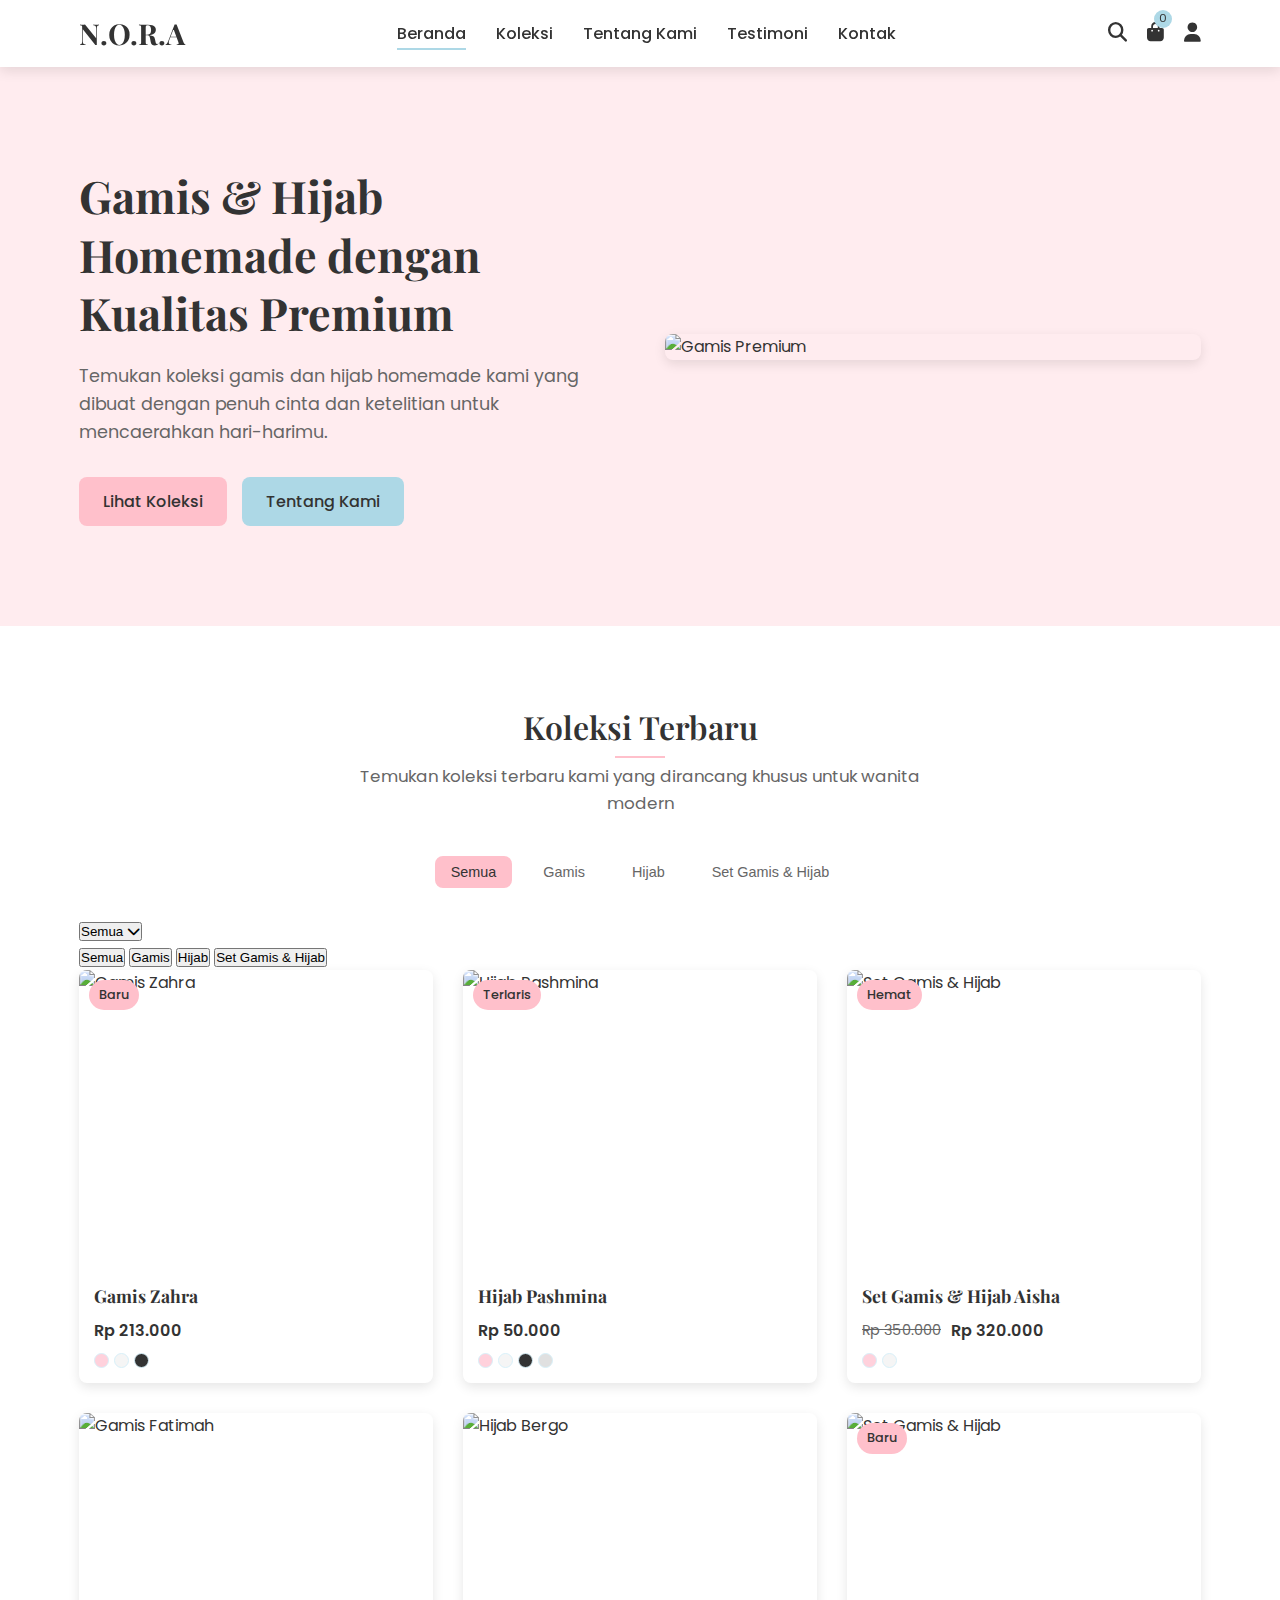
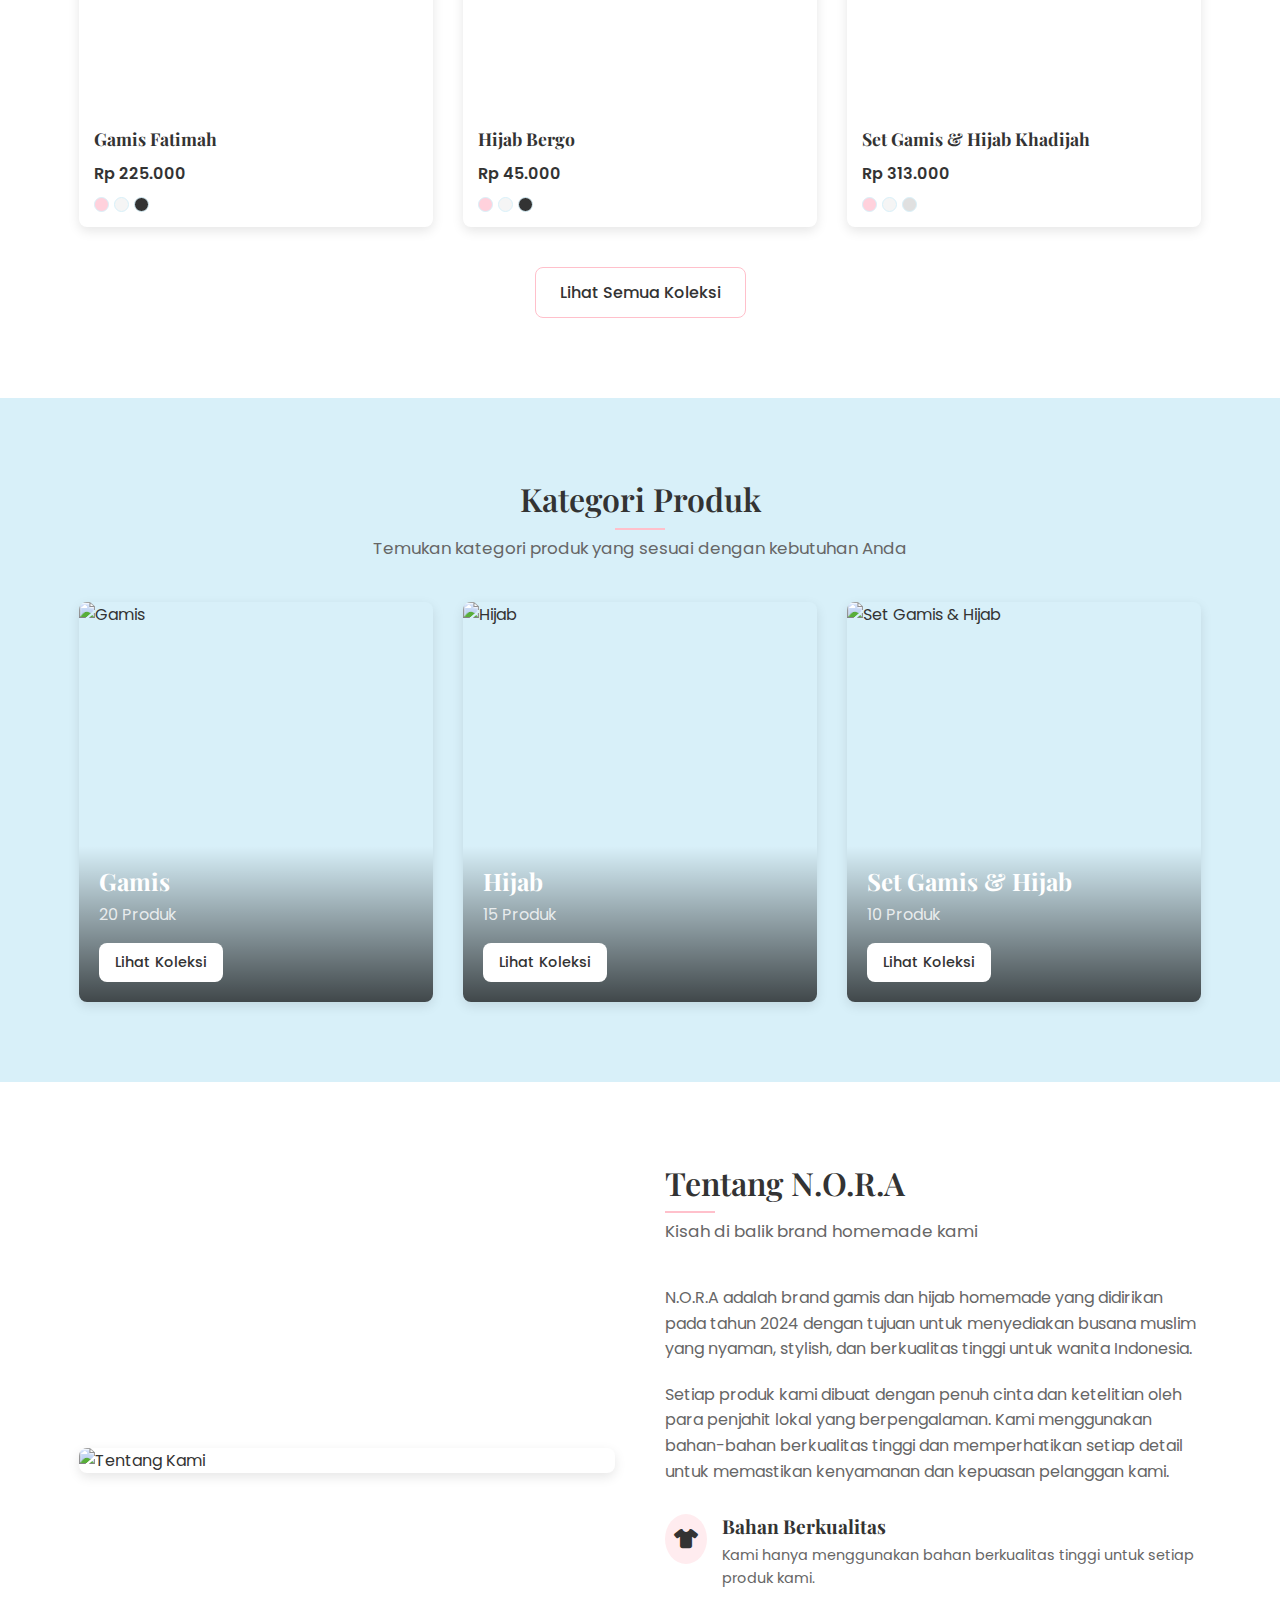
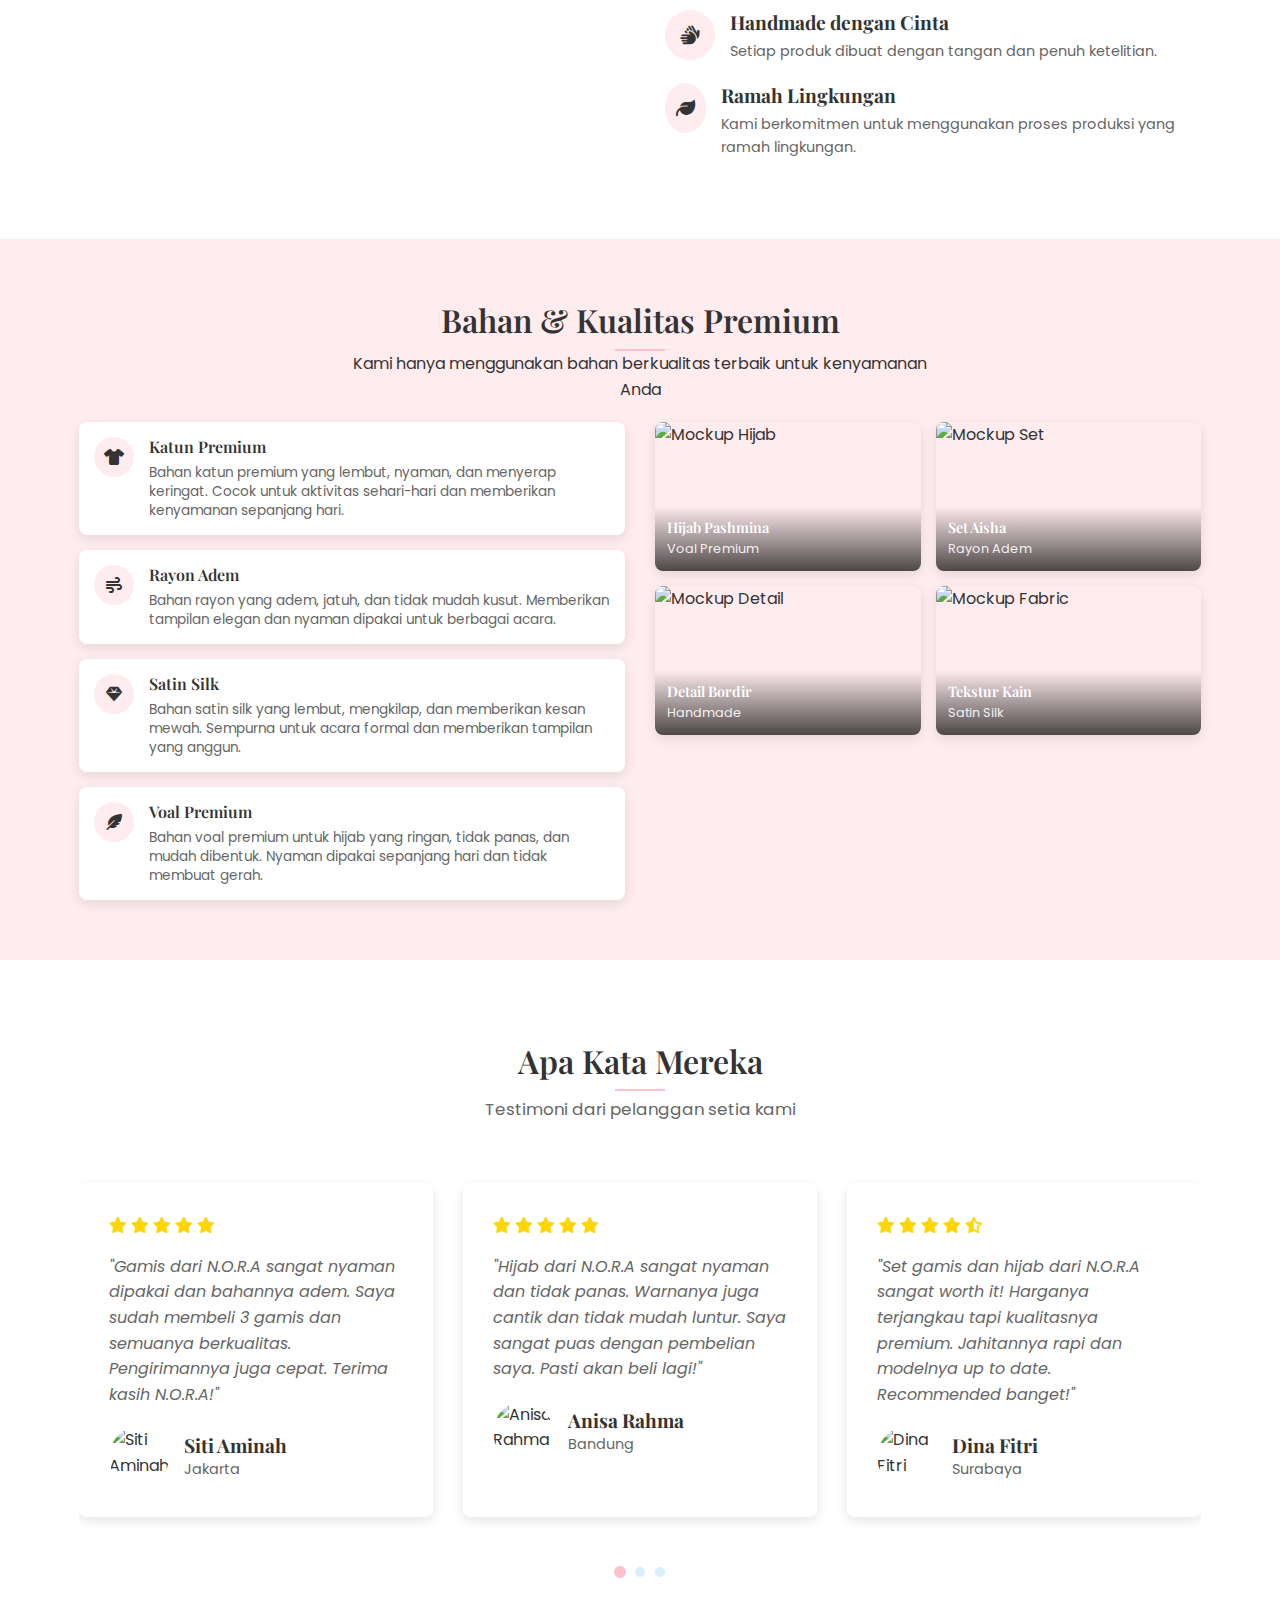
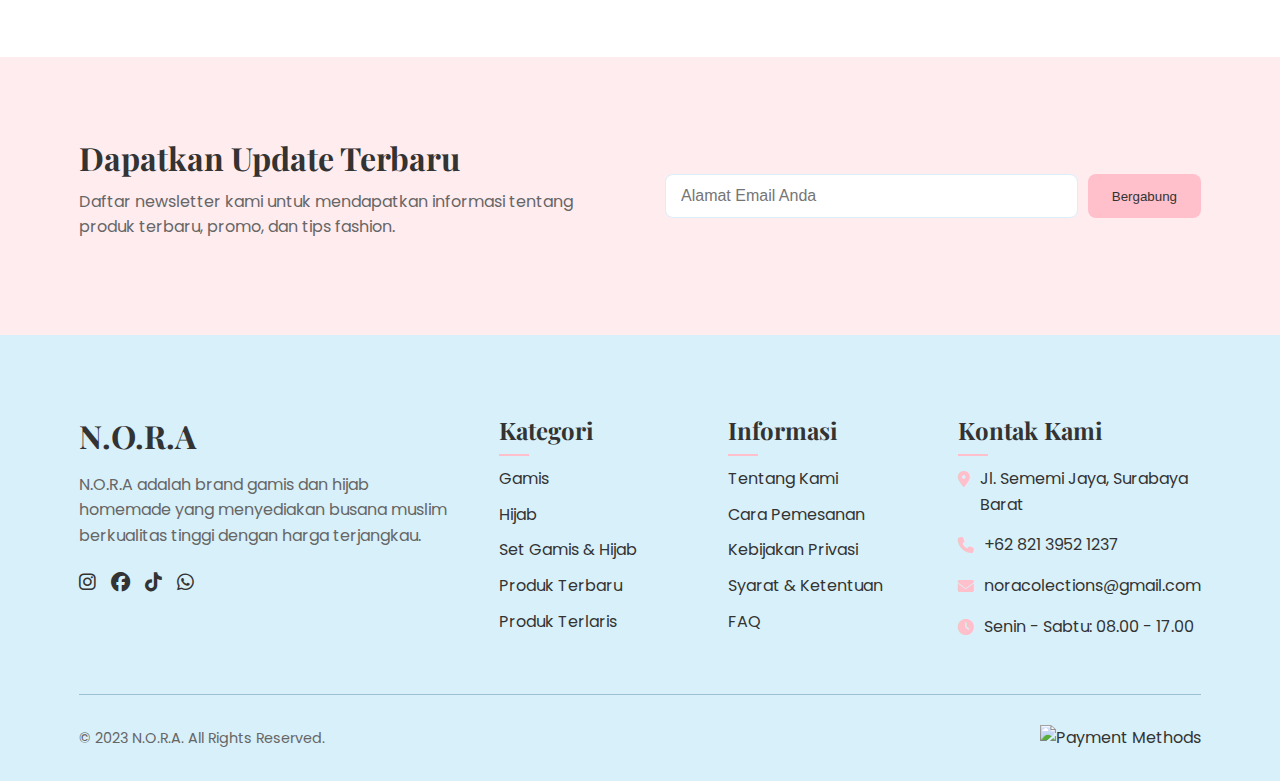
==== index.html @ 2416a837 "nora" ====
<!DOCTYPE html>
<html lang="id">
<head>
    <meta charset="UTF-8">
    <meta name="viewport" content="width=device-width, initial-scale=1.0">
    <title>N.O.R.A - Gamis & Hijab Homemade</title>
    <link rel="stylesheet" href="styles.css">
    <link rel="preconnect" href="https://fonts.googleapis.com">
    <link rel="preconnect" href="https://fonts.gstatic.com" crossorigin>
    <link href="https://fonts.googleapis.com/css2?family=Poppins:wght@300;400;500;600;700&family=Playfair+Display:wght@400;500;600;700&display=swap" rel="stylesheet">
    <link rel="stylesheet" href="https://cdnjs.cloudflare.com/ajax/libs/font-awesome/6.4.0/css/all.min.css">
</head>
<body>
    <!-- Header -->
    <header>
        <div class="container">
            <div class="header-content">
                <div class="logo">
                    <a href="index.html">
                        <h1>N.O.R.A</h1>
                    </a>
                </div>
                <nav class="desktop-nav">
                    <ul>
                        <li><a href="#" class="active">Beranda</a></li>
                        <li><a href="#koleksi">Koleksi</a></li>
                        <li><a href="#tentang">Tentang Kami</a></li>
                        <li><a href="#testimoni">Testimoni</a></li>
                        <li><a href="#kontak">Kontak</a></li>
                    </ul>
                </nav>
                <div class="header-icons">
                    <a href="#" class="icon-link"><i class="fas fa-search"></i></a>
                    <a href="#" class="icon-link"><i class="fas fa-shopping-bag"></i><span class="cart-count">0</span></a>
                    <a href="#" class="icon-link"><i class="fas fa-user"></i></a>
                    <button class="mobile-menu-btn" id="mobileMenuBtn">
                        <span></span>
                        <span></span>
                        <span></span>
                    </button>
                </div>
            </div>
        </div>
    </header>

    <!-- Mobile Navigation -->
    <div class="mobile-nav" id="mobileNav">
        <ul>
            <li><a href="#" class="active">Beranda</a></li>
            <li><a href="#koleksi">Koleksi</a></li>
            <li><a href="#tentang">Tentang Kami</a></li>
            <li><a href="#testimoni">Testimoni</a></li>
            <li><a href="#kontak">Kontak</a></li>
        </ul>
        <div class="mobile-nav-footer">
            <div class="social-links">
                <a href="#"><i class="fab fa-instagram"></i></a>
                <a href="#"><i class="fab fa-facebook"></i></a>
                <a href="#"><i class="fab fa-tiktok"></i></a>
                <a href="#"><i class="fab fa-whatsapp"></i></a>
            </div>
        </div>
    </div>

    <!-- Hero Section -->
    <section class="hero">
        <div class="container">
            <div class="hero-content">
                <div class="hero-text">
                    <h1>Gamis & Hijab Homemade dengan Kualitas Premium</h1>
                    <p>Temukan koleksi gamis dan hijab homemade kami yang dibuat dengan penuh cinta dan ketelitian untuk mencaerahkan hari-harimu.</p>
                    <div class="hero-buttons">
                        <a href="#koleksi" class="btn btn-primary">Lihat Koleksi</a>
                        <a href="#tentang" class="btn btn-secondary">Tentang Kami</a>
                    </div>
                </div>
                <div class="hero-image">
                    <img src="https://i.pinimg.com/736x/01/7e/f8/017ef866f4a54c8ba68293abe6c4c450.jpg" alt="Gamis Premium">
                </div>
            </div>
        </div>
        <div class="hero-shape"></div>
    </section>

    <!-- Featured Products -->
    <section class="featured-products" id="koleksi">
        <div class="container">
            <div class="section-header">
                <h2>Koleksi Terbaru</h2>
                <p>Temukan koleksi terbaru kami yang dirancang khusus untuk wanita modern</p>
            </div>
            <div class="product-filter">
                <button class="filter-btn active" data-filter="all">Semua</button>
                <button class="filter-btn" data-filter="gamis">Gamis</button>
                <button class="filter-btn" data-filter="hijab">Hijab</button>
                <button class="filter-btn" data-filter="set">Set Gamis & Hijab</button>
            </div>
            
            <!-- Mobile Filter Dropdown -->
            <div class="filter-dropdown">
                <button class="filter-dropdown-btn">
                    <span class="current-filter">Semua</span>
                    <i class="fas fa-chevron-down"></i>
                </button>
                <div class="filter-dropdown-menu">
                    <button class="filter-dropdown-item active" data-filter="all">Semua</button>
                    <button class="filter-dropdown-item" data-filter="gamis">Gamis</button>
                    <button class="filter-dropdown-item" data-filter="hijab">Hijab</button>
                    <button class="filter-dropdown-item" data-filter="set">Set Gamis & Hijab</button>
                </div>
            </div>

            <div class="products-grid">
                <div class="product-card" data-category="gamis">
                    <div class="product-image">
                        <img src="https://i.pinimg.com/736x/48/04/1c/48041cd200381b20a4cddf3be784d837.jpg" alt="Gamis Zahra">
                        <div class="product-tag">Baru</div>
                        <div class="product-actions">
                            <button class="action-btn"><i class="far fa-heart"></i></button>
                            <button class="action-btn"><i class="fas fa-shopping-bag"></i></button>
                            <button class="action-btn"><i class="fas fa-eye"></i></button>
                        </div>
                    </div>
                    <div class="product-info">
                        <h3>Gamis Zahra</h3>
                        <div class="product-price">
                            <span class="current-price">Rp 213.000</span>
                        </div>
                        <div class="product-colors">
                            <span class="color-dot" style="background-color: #ffd1dc;"></span>
                            <span class="color-dot" style="background-color: #f5f5f5;"></span>
                            <span class="color-dot" style="background-color: #333333;"></span>
                        </div>
                    </div>
                </div>
                <div class="product-card" data-category="hijab">
                    <div class="product-image">
                        <img src="https://i.pinimg.com/736x/aa/58/5a/aa585a7f2e26b4b0ed97cb2894d187fd.jpg" alt="Hijab Pashmina">
                        <div class="product-tag">Terlaris</div>
                        <div class="product-actions">
                            <button class="action-btn"><i class="far fa-heart"></i></button>
                            <button class="action-btn"><i class="fas fa-shopping-bag"></i></button>
                            <button class="action-btn"><i class="fas fa-eye"></i></button>
                        </div>
                    </div>
                    <div class="product-info">
                        <h3>Hijab Pashmina</h3>
                        <div class="product-price">
                            <span class="current-price">Rp 50.000</span>
                        </div>
                        <div class="product-colors">
                            <span class="color-dot" style="background-color: #ffd1dc;"></span>
                            <span class="color-dot" style="background-color: #f5f5f5;"></span>
                            <span class="color-dot" style="background-color: #333333;"></span>
                            <span class="color-dot" style="background-color: #e0e0e0;"></span>
                        </div>
                    </div>
                </div>
                <div class="product-card" data-category="set">
                    <div class="product-image">
                        <img src="https://i.pinimg.com/736x/2f/e2/1e/2fe21e2ac4cc68a970358d57d7a7b60f.jpg" alt="Set Gamis & Hijab">
                        <div class="product-tag">Hemat</div>
                        <div class="product-actions">
                            <button class="action-btn"><i class="far fa-heart"></i></button>
                            <button class="action-btn"><i class="fas fa-shopping-bag"></i></button>
                            <button class="action-btn"><i class="fas fa-eye"></i></button>
                        </div>
                    </div>
                    <div class="product-info">
                        <h3>Set Gamis & Hijab Aisha</h3>
                        <div class="product-price">
                            <span class="original-price">Rp 350.000</span>
                            <span class="current-price">Rp 320.000</span>
                        </div>
                        <div class="product-colors">
                            <span class="color-dot" style="background-color: #ffd1dc;"></span>
                            <span class="color-dot" style="background-color: #f5f5f5;"></span>
                        </div>
                    </div>
                </div>
                <div class="product-card" data-category="gamis">
                    <div class="product-image">
                        <img src="https://i.pinimg.com/736x/c3/78/be/c378be2b22b36e94a8b484d924d5a769.jpg" alt="Gamis Fatimah">
                        <div class="product-actions">
                            <button class="action-btn"><i class="far fa-heart"></i></button>
                            <button class="action-btn"><i class="fas fa-shopping-bag"></i></button>
                            <button class="action-btn"><i class="fas fa-eye"></i></button>
                        </div>
                    </div>
                    <div class="product-info">
                        <h3>Gamis Fatimah</h3>
                        <div class="product-price">
                            <span class="current-price">Rp 225.000</span>
                        </div>
                        <div class="product-colors">
                            <span class="color-dot" style="background-color: #ffd1dc;"></span>
                            <span class="color-dot" style="background-color: #f5f5f5;"></span>
                            <span class="color-dot" style="background-color: #333333;"></span>
                        </div>
                    </div>
                </div>
                <div class="product-card" data-category="hijab">
                    <div class="product-image">
                        <img src="https://i.pinimg.com/736x/59/f1/40/59f140fb34f3856b61fefa2a4fd2e3f4.jpg" alt="Hijab Bergo">
                        <div class="product-actions">
                            <button class="action-btn"><i class="far fa-heart"></i></button>
                            <button class="action-btn"><i class="fas fa-shopping-bag"></i></button>
                            <button class="action-btn"><i class="fas fa-eye"></i></button>
                        </div>
                    </div>
                    <div class="product-info">
                        <h3>Hijab Bergo</h3>
                        <div class="product-price">
                            <span class="current-price">Rp 45.000</span>
                        </div>
                        <div class="product-colors">
                            <span class="color-dot" style="background-color: #ffd1dc;"></span>
                            <span class="color-dot" style="background-color: #f5f5f5;"></span>
                            <span class="color-dot" style="background-color: #333333;"></span>
                        </div>
                    </div>
                </div>
                <div class="product-card" data-category="set">
                    <div class="product-image">
                        <img src="https://i.pinimg.com/736x/cc/77/8a/cc778ae30ab31e24fe2a8602423bb542.jpg" alt="Set Gamis & Hijab">
                        <div class="product-tag">Baru</div>
                        <div class="product-actions">
                            <button class="action-btn"><i class="far fa-heart"></i></button>
                            <button class="action-btn"><i class="fas fa-shopping-bag"></i></button>
                            <button class="action-btn"><i class="fas fa-eye"></i></button>
                        </div>
                    </div>
                    <div class="product-info">
                        <h3>Set Gamis & Hijab Khadijah</h3>
                        <div class="product-price">
                            <span class="current-price">Rp 313.000</span>
                        </div>
                        <div class="product-colors">
                            <span class="color-dot" style="background-color: #ffd1dc;"></span>
                            <span class="color-dot" style="background-color: #f5f5f5;"></span>
                            <span class="color-dot" style="background-color: #e0e0e0;"></span>
                        </div>
                    </div>
                </div>
            </div>
            <div class="view-all-container">
                <a href="#" class="btn btn-outline">Lihat Semua Koleksi</a>
            </div>
        </div>
    </section>

    <!-- Categories -->
    <section class="categories">
        <div class="container">
            <div class="section-header">
                <h2>Kategori Produk</h2>
                <p>Temukan kategori produk yang sesuai dengan kebutuhan Anda</p>
            </div>
            <div class="categories-grid">
                <div class="category-card">
                    <div class="category-image">
                        <img src="https://i.pinimg.com/736x/cf/aa/1c/cfaa1c62abd205aa3c5f45bb08c49ad1.jpg" alt="Gamis">
                    </div>
                    <div class="category-info">
                        <h3>Gamis</h3>
                        <p>20 Produk</p>
                        <a href="#" class="btn btn-small">Lihat Koleksi</a>
                    </div>
                </div>
                <div class="category-card">
                    <div class="category-image">
                        <img src="https://i.pinimg.com/736x/fc/51/8a/fc518a21ca65856e43986ea0ca58a7e9.jpg" alt="Hijab">
                    </div>
                    <div class="category-info">
                        <h3>Hijab</h3>
                        <p>15 Produk</p>
                        <a href="#" class="btn btn-small">Lihat Koleksi</a>
                    </div>
                </div>
                <div class="category-card">
                    <div class="category-image">
                        <img src="	https://i.pinimg.com/736x/84/04/13/840413527c8e59d87aceda9820969f8c.jpg" alt="Set Gamis & Hijab">
                    </div>
                    <div class="category-info">
                        <h3>Set Gamis & Hijab</h3>
                        <p>10 Produk</p>
                        <a href="#" class="btn btn-small">Lihat Koleksi</a>
                    </div>
                </div>
            </div>
        </div>
    </section>

    <!-- About Section -->
    <section class="about" id="tentang">
        <div class="container">
            <div class="about-content">
                <div class="about-image">
                    <img src="https://i.pinimg.com/736x/01/7e/f8/017ef866f4a54c8ba68293abe6c4c450.jpg" alt="Tentang Kami">
                </div>
                <div class="about-text">
                    <div class="section-header left-align">
                        <h2>Tentang N.O.R.A </h2>
                        <p>Kisah di balik brand homemade kami</p>
                    </div>
                    <p class="about-description">N.O.R.A adalah brand gamis dan hijab homemade yang didirikan pada tahun 2024 dengan tujuan untuk menyediakan busana muslim yang nyaman, stylish, dan berkualitas tinggi untuk wanita Indonesia.</p>
                    <p class="about-description">Setiap produk kami dibuat dengan penuh cinta dan ketelitian oleh para penjahit lokal yang berpengalaman. Kami menggunakan bahan-bahan berkualitas tinggi dan memperhatikan setiap detail untuk memastikan kenyamanan dan kepuasan pelanggan kami.</p>
                    <div class="about-features">
                        <div class="feature">
                            <div class="feature-icon">
                                <i class="fas fa-tshirt"></i>
                            </div>
                            <div class="feature-text">
                                <h4>Bahan Berkualitas</h4>
                                <p>Kami hanya menggunakan bahan berkualitas tinggi untuk setiap produk kami.</p>
                            </div>
                        </div>
                        <div class="feature">
                            <div class="feature-icon">
                                <i class="fas fa-hands"></i>
                            </div>
                            <div class="feature-text">
                                <h4>Handmade dengan Cinta</h4>
                                <p>Setiap produk dibuat dengan tangan dan penuh ketelitian.</p>
                            </div>
                        </div>
                        <div class="feature">
                            <div class="feature-icon">
                                <i class="fas fa-leaf"></i>
                            </div>
                            <div class="feature-text">
                                <h4>Ramah Lingkungan</h4>
                                <p>Kami berkomitmen untuk menggunakan proses produksi yang ramah lingkungan.</p>
                            </div>
                        </div>
                    </div>
                </div>
            </div>
        </div>
    </section>

    

    <!-- Materials & Mockups -->
    <section class="materials-mockups">
        <div class="container">
            <div class="section-header">
                <h2>Bahan & Kualitas Premium</h2>
                <p>Kami hanya menggunakan bahan berkualitas terbaik untuk kenyamanan Anda</p>
            </div>
            
            <div class="materials-content">
                <div class="materials-info">
                    <div class="material-item">
                        <div class="material-icon">
                            <i class="fas fa-tshirt"></i>
                        </div>
                        <div class="material-details">
                            <h3>Katun Premium</h3>
                            <p>Bahan katun premium yang lembut, nyaman, dan menyerap keringat. Cocok untuk aktivitas sehari-hari dan memberikan kenyamanan sepanjang hari.</p>
                        </div>
                    </div>
                    
                    <div class="material-item">
                        <div class="material-icon">
                            <i class="fas fa-wind"></i>
                        </div>
                        <div class="material-details">
                            <h3>Rayon Adem</h3>
                            <p>Bahan rayon yang adem, jatuh, dan tidak mudah kusut. Memberikan tampilan elegan dan nyaman dipakai untuk berbagai acara.</p>
                        </div>
                    </div>
                    
                    <div class="material-item">
                        <div class="material-icon">
                            <i class="fas fa-gem"></i>
                        </div>
                        <div class="material-details">
                            <h3>Satin Silk</h3>
                            <p>Bahan satin silk yang lembut, mengkilap, dan memberikan kesan mewah. Sempurna untuk acara formal dan memberikan tampilan yang anggun.</p>
                        </div>
                    </div>
                    
                    <div class="material-item">
                        <div class="material-icon">
                            <i class="fas fa-feather-alt"></i>
                        </div>
                        <div class="material-details">
                            <h3>Voal Premium</h3>
                            <p>Bahan voal premium untuk hijab yang ringan, tidak panas, dan mudah dibentuk. Nyaman dipakai sepanjang hari dan tidak membuat gerah.</p>
                        </div>
                    </div>
                </div>
                
                <div class="mockups-gallery">
                    <div class="mockup-item">
                        <img src="https://i.pinimg.com/736x/aa/58/5a/aa585a7f2e26b4b0ed97cb2894d187fd.jpg" alt="Mockup Hijab">
                        <div class="mockup-overlay">
                            <h4>Hijab Pashmina</h4>
                            <p>Voal Premium</p>
                        </div>
                    </div>
                    <div class="mockup-item">
                        <img src="https://i.pinimg.com/736x/2f/e2/1e/2fe21e2ac4cc68a970358d57d7a7b60f.jpg" alt="Mockup Set">
                        <div class="mockup-overlay">
                            <h4>Set Aisha</h4>
                            <p>Rayon Adem</p>
                        </div>
                    </div>
                    <div class="mockup-item">
                        <img src="https://i.pinimg.com/736x/98/8b/0f/988b0fcb9e8f79090501b3ccb46ed85a.jpg" alt="Mockup Detail">
                        <div class="mockup-overlay">
                            <h4>Detail Bordir</h4>
                            <p>Handmade</p>
                        </div>
                    </div>
                    <div class="mockup-item">
                        <img src="https://i.pinimg.com/736x/92/92/d6/9292d60d231a8c41c01e0208137ecf2e.jpg" alt="Mockup Fabric">
                        <div class="mockup-overlay">
                            <h4>Tekstur Kain</h4>
                            <p>Satin Silk</p>
                        </div>
                    </div>
            </div>
        </div>
    </section>

    <!-- Testimonials -->
    <section class="testimonials" id="testimoni">
        <div class="container">
            <div class="section-header">
                <h2>Apa Kata Mereka</h2>
                <p>Testimoni dari pelanggan setia kami</p>
            </div>
            <div class="testimonial-slider">
                <div class="testimonial-card">
                    <div class="testimonial-content">
                        <div class="rating">
                            <i class="fas fa-star"></i>
                            <i class="fas fa-star"></i>
                            <i class="fas fa-star"></i>
                            <i class="fas fa-star"></i>
                            <i class="fas fa-star"></i>
                        </div>
                        <p class="testimonial-text">"Gamis dari N.O.R.A sangat nyaman dipakai dan bahannya adem. Saya sudah membeli 3 gamis dan semuanya berkualitas. Pengirimannya juga cepat. Terima kasih N.O.R.A!"</p>
                    </div>
                    <div class="testimonial-author">
                        <div class="author-image">
                            <img src="https://i.pinimg.com/736x/58/6d/3b/586d3b9437651c406f01cc7adc572698.jpg" alt="Siti Aminah">
                        </div>
                        <div class="author-info">
                            <h4>Siti Aminah</h4>
                            <p>Jakarta</p>
                        </div>
                    </div>
                </div>
                <div class="testimonial-card">
                    <div class="testimonial-content">
                        <div class="rating">
                            <i class="fas fa-star"></i>
                            <i class="fas fa-star"></i>
                            <i class="fas fa-star"></i>
                            <i class="fas fa-star"></i>
                            <i class="fas fa-star"></i>
                        </div>
                        <p class="testimonial-text">"Hijab dari N.O.R.A sangat nyaman dan tidak panas. Warnanya juga cantik dan tidak mudah luntur. Saya sangat puas dengan pembelian saya. Pasti akan beli lagi!"</p>
                    </div>
                    <div class="testimonial-author">
                        <div class="author-image">
                            <img src="	https://i.pinimg.com/736x/b0/13/d9/b013d97b03629466f7a78cefe78f697a.jpg" alt="Anisa Rahma">
                        </div>
                        <div class="author-info">
                            <h4>Anisa Rahma</h4>
                            <p>Bandung</p>
                        </div>
                    </div>
                </div>
                <div class="testimonial-card">
                    <div class="testimonial-content">
                        <div class="rating">
                            <i class="fas fa-star"></i>
                            <i class="fas fa-star"></i>
                            <i class="fas fa-star"></i>
                            <i class="fas fa-star"></i>
                            <i class="fas fa-star-half-alt"></i>
                        </div>
                        <p class="testimonial-text">"Set gamis dan hijab dari N.O.R.A sangat worth it! Harganya terjangkau tapi kualitasnya premium. Jahitannya rapi dan modelnya up to date. Recommended banget!"</p>
                    </div>
                    <div class="testimonial-author">
                        <div class="author-image">
                            <img src="https://i.pinimg.com/736x/ef/46/13/ef4613748cb9fb46924531a0e2fe2c1a.jpg" alt="Dina Fitri">
                        </div>
                        <div class="author-info">
                            <h4>Dina Fitri</h4>
                            <p>Surabaya</p>
                        </div>
                    </div>
                </div>
            </div>
            <div class="testimonial-dots">
                <span class="dot active"></span>
                <span class="dot"></span>
                <span class="dot"></span>
            </div>
        </div>
    </section>

    <!-- Newsletter -->
    <section class="newsletter">
        <div class="container">
            <div class="newsletter-content">
                <div class="newsletter-text">
                    <h2>Dapatkan Update Terbaru</h2>
                    <p>Daftar newsletter kami untuk mendapatkan informasi tentang produk terbaru, promo, dan tips fashion.</p>
                </div>
                <div class="newsletter-form">
                    <form>
                        <input type="email" placeholder="Alamat Email Anda" required>
                        <button type="submit" class="btn btn-primary">Bergabung</button>
                    </form>
                </div>
            </div>
        </div>
    </section>

    <!-- Footer -->
    <footer id="kontak">
        <div class="container">
            <div class="footer-content">
                <div class="footer-column">
                    <div class="footer-logo">
                        <h2>N.O.R.A</h2>
                    </div>
                    <p class="footer-description">N.O.R.A adalah brand gamis dan hijab homemade yang menyediakan busana muslim berkualitas tinggi dengan harga terjangkau.</p>
                    <div class="social-links">
                        <a href="#"><i class="fab fa-instagram"></i></a>
                        <a href="#"><i class="fab fa-facebook"></i></a>
                        <a href="#"><i class="fab fa-tiktok"></i></a>
                        <a href="#"><i class="fab fa-whatsapp"></i></a>
                    </div>
                </div>
                <div class="footer-column">
                    <h3>Kategori</h3>
                    <ul class="footer-links">
                        <li><a href="#">Gamis</a></li>
                        <li><a href="#">Hijab</a></li>
                        <li><a href="#">Set Gamis & Hijab</a></li>
                        <li><a href="#">Produk Terbaru</a></li>
                        <li><a href="#">Produk Terlaris</a></li>
                    </ul>
                </div>
                <div class="footer-column">
                    <h3>Informasi</h3>
                    <ul class="footer-links">
                        <li><a href="#">Tentang Kami</a></li>
                        <li><a href="#">Cara Pemesanan</a></li>
                        <li><a href="#">Kebijakan Privasi</a></li>
                        <li><a href="#">Syarat & Ketentuan</a></li>
                        <li><a href="#">FAQ</a></li>
                    </ul>
                </div>
                <div class="footer-column">
                    <h3>Kontak Kami</h3>
                    <ul class="contact-info">
                        <li><i class="fas fa-map-marker-alt"></i> Jl. Sememi Jaya, Surabaya Barat</li>
                        <li><i class="fas fa-phone"></i> +62 821 3952 1237</li>
                        <li><i class="fas fa-envelope"></i> noracolections@gmail.com </li>
                        <li><i class="fas fa-clock"></i> Senin - Sabtu: 08.00 - 17.00</li>
                    </ul>
                </div>
            </div>
            <div class="footer-bottom">
                <div class="copyright">
                    <p>&copy; 2023 N.O.R.A. All Rights Reserved.</p>
                </div>
                <div class="payment-methods">
                    <img src="https://placeholder.svg?height=30&width=200&text=Payment+Methods" alt="Payment Methods">
                </div>
            </div>
        </div>
    </footer>

    <!-- Back to Top Button -->
    <a href="#" class="back-to-top" id="backToTop">
        <i class="fas fa-chevron-up"></i>
    </a>

    <script src="script.js"></script>
</body>
</html>
---- styles.css ----
/* Base Styles */
:root {
  --primary-color: #ffc0cb;
  --primary-dark: #ffb6c1;
  --primary-light: #ffecef;
  --secondary-color: #add8e6;
  --secondary-dark: #9ac0d1;
  --text-color: #333333;
  --text-light: #666666;
  --white: #ffffff;
  --black: #000000;
  --gray: #d8f0f9;
  --shadow: 0 4px 12px rgba(0, 0, 0, 0.1);
  --transition: all 0.3s ease;
  --border-radius: 8px;
}

* {
  margin: 0;
  padding: 0;
  box-sizing: border-box;
}

html {
  scroll-behavior: smooth;
}

body {
  font-family: "Poppins", sans-serif;
  line-height: 1.6;
  color: var(--text-color);
  background-color: var(--white);
  overflow-x: hidden;
}

a {
  text-decoration: none;
  color: var(--text-color);
  transition: var(--transition);
}

ul {
  list-style: none;
}

img {
  max-width: 100%;
  height: auto;
  display: block;
}

.container {
  width: 90%;
  max-width: 1200px;
  margin: 0 auto;
  padding: 0 15px;
}

section {
  padding: 80px 0;
}

/* Typography */
h1,
h2,
h3,
h4,
h5,
h6 {
  font-family: "Playfair Display", serif;
  line-height: 1.3;
  margin-bottom: 15px;
  color: var(--text-color);
}

h1 {
  font-size: 2.5rem;
}

h2 {
  font-size: 2rem;
}

h3 {
  font-size: 1.5rem;
}

h4 {
  font-size: 1.2rem;
}

p {
  margin-bottom: 15px;
  color: var(--text-light);
}

/* Buttons */
.btn {
  display: inline-block;
  padding: 12px 24px;
  border-radius: var(--border-radius);
  font-weight: 500;
  text-align: center;
  cursor: pointer;
  transition: var(--transition);
}

.btn-primary {
  background-color: var(--primary-color);
  color: var(--text-color);
  border: none;
}

.btn-primary:hover {
  background-color: var(--primary-dark);
  transform: translateY(-3px);
  box-shadow: var(--shadow);
}

.btn-secondary {
  background-color: var(--secondary-color);
  color: var(--text-color);
  border: none;
}

.btn-secondary:hover {
  background-color: var(--secondary-dark);
  transform: translateY(-3px);
  box-shadow: var(--shadow);
}

.btn-outline {
  background-color: transparent;
  color: var(--text-color);
  border: 1px solid var(--primary-color);
}

.btn-outline:hover {
  background-color: var(--primary-color);
  transform: translateY(-3px);
  box-shadow: var(--shadow);
}

.btn-small {
  padding: 8px 16px;
  font-size: 0.9rem;
}

/* Header */
header {
  background-color: var(--white);
  box-shadow: var(--shadow);
  position: sticky;
  top: 0;
  z-index: 1000;
  padding: 15px 0;
}

.header-content {
  display: flex;
  justify-content: space-between;
  align-items: center;
}

.logo a {
  display: flex;
  align-items: center;
}

.logo h1 {
  font-size: 1.8rem;
  margin-bottom: 0;
  color: var(--text-color);
}

.desktop-nav ul {
  display: flex;
  gap: 30px;
}

.desktop-nav a {
  font-weight: 500;
  position: relative;
}

.desktop-nav a::after {
  content: "";
  position: absolute;
  bottom: -5px;
  left: 0;
  width: 0;
  height: 2px;
  background-color: var(--secondary-color);
  transition: var(--transition);
}

.desktop-nav a:hover::after,
.desktop-nav a.active::after {
  width: 100%;
}

.header-icons {
  display: flex;
  align-items: center;
  gap: 20px;
}

.icon-link {
  position: relative;
  font-size: 1.2rem;
}

.cart-count {
  position: absolute;
  top: -8px;
  right: -8px;
  background-color: var(--secondary-color);
  color: var(--text-color);
  font-size: 0.7rem;
  width: 18px;
  height: 18px;
  border-radius: 50%;
  display: flex;
  align-items: center;
  justify-content: center;
}

.mobile-menu-btn {
  display: none;
  flex-direction: column;
  gap: 5px;
  background: none;
  border: none;
  cursor: pointer;
}

.mobile-menu-btn span {
  display: block;
  width: 25px;
  height: 2px;
  background-color: var(--text-color);
  transition: var(--transition);
}

/* Mobile Navigation */
.mobile-nav {
  position: fixed;
  top: 0;
  left: -100%;
  width: 80%;
  height: 100vh;
  background-color: var(--white);
  z-index: 1001;
  padding: 80px 40px;
  transition: var(--transition);
  box-shadow: var(--shadow);
}

.mobile-nav.active {
  left: 0;
}

.mobile-nav ul {
  display: flex;
  flex-direction: column;
  gap: 20px;
}

.mobile-nav a {
  font-size: 1.2rem;
  font-weight: 500;
}

.mobile-nav-footer {
  position: absolute;
  bottom: 40px;
  left: 40px;
  right: 40px;
}

.social-links {
  display: flex;
  gap: 15px;
}

.social-links a {
  font-size: 1.2rem;
}

/* Hero Section */
.hero {
  padding: 100px 0;
  background-color: var(--primary-light);
  position: relative;
  overflow: hidden;
}

.hero-content {
  display: flex;
  align-items: center;
  gap: 50px;
}

.hero-text {
  flex: 1;
}

.hero-text h1 {
  font-size: 2.8rem;
  margin-bottom: 20px;
}

.hero-text p {
  font-size: 1.1rem;
  margin-bottom: 30px;
}

.hero-buttons {
  display: flex;
  gap: 15px;
}

.hero-image {
  flex: 1;
  position: relative;
}

.hero-image img {
  border-radius: var(--border-radius);
  box-shadow: var(--shadow);
}

.hero-shape {
  position: absolute;
  bottom: -50px;
  right: -50px;
  width: 300px;
  height: 300px;
  background-color: var(--primary-color);
  border-radius: 50%;
  opacity: 0.2;
  z-index: -1;
}

/* Section Header */
.section-header {
  text-align: center;
  margin-bottom: 40px;
}

.section-header.left-align {
  text-align: left;
}

.section-header h2 {
  position: relative;
  display: inline-block;
  margin-bottom: 15px;
  font-weight: 600;
}

.section-header h2::after {
  content: "";
  position: absolute;
  bottom: -10px;
  left: 50%;
  transform: translateX(-50%);
  width: 50px;
  height: 2px;
  background-color: var(--primary-color);
}

.section-header.left-align h2::after {
  left: 0;
  transform: none;
}

.section-header p {
  max-width: 600px;
  margin: 0 auto;
  font-size: 1.05rem;
}

/* Product Filter */
.product-filter {
  display: flex;
  justify-content: center;
  gap: 15px;
  margin-bottom: 30px;
  flex-wrap: wrap;
}

.filter-btn {
  background: none;
  border: none;
  padding: 8px 16px;
  font-size: 0.9rem;
  font-weight: 500;
  color: var(--text-light);
  cursor: pointer;
  transition: var(--transition);
  border-radius: var(--border-radius);
}

.filter-btn:hover,
.filter-btn.active {
  background-color: var(--primary-color);
  color: var(--text-color);
}

/* Products Grid */
.products-grid {
  display: grid;
  grid-template-columns: repeat(3, 1fr);
  gap: 30px;
}

.product-card {
  background-color: var(--white);
  border-radius: var(--border-radius);
  overflow: hidden;
  box-shadow: var(--shadow);
  transition: var(--transition);
}

.product-card:hover {
  transform: translateY(-10px);
  box-shadow: 0 8px 20px rgba(0, 0, 0, 0.15);
}

.product-image {
  position: relative;
  overflow: hidden;
  height: 300px;
}

.product-image img {
  width: 100%;
  height: 100%;
  object-fit: cover;
  transition: var(--transition);
}

.product-card:hover .product-image img {
  transform: scale(1.05);
}

.product-tag {
  position: absolute;
  top: 10px;
  left: 10px;
  background-color: var(--primary-color);
  color: var(--text-color);
  padding: 5px 10px;
  font-size: 0.8rem;
  font-weight: 500;
  border-radius: 20px;
}

.product-actions {
  position: absolute;
  bottom: -50px;
  left: 0;
  right: 0;
  display: flex;
  justify-content: center;
  gap: 10px;
  padding: 10px;
  background-color: rgba(255, 255, 255, 0.9);
  transition: var(--transition);
}

.product-card:hover .product-actions {
  bottom: 0;
}

.action-btn {
  width: 35px;
  height: 35px;
  border-radius: 50%;
  background-color: var(--white);
  border: 1px solid var(--gray);
  display: flex;
  align-items: center;
  justify-content: center;
  cursor: pointer;
  transition: var(--transition);
}

.action-btn:hover {
  background-color: var(--primary-color);
  border-color: var(--primary-color);
}

.product-info {
  padding: 15px;
}

.product-info h3 {
  font-size: 1.1rem;
  margin-bottom: 10px;
}

.product-price {
  display: flex;
  align-items: center;
  gap: 10px;
  margin-bottom: 10px;
}

.original-price {
  text-decoration: line-through;
  color: var(--text-light);
  font-size: 0.9rem;
}

.current-price {
  font-weight: 600;
  color: var(--text-color);
}

.product-colors {
  display: flex;
  gap: 5px;
}

.color-dot {
  width: 15px;
  height: 15px;
  border-radius: 50%;
  border: 1px solid var(--gray);
}

.view-all-container {
  text-align: center;
  margin-top: 40px;
}

/* Categories */
.categories {
  background-color: var(--gray);
}

.categories-grid {
  display: grid;
  grid-template-columns: repeat(3, 1fr);
  gap: 30px;
}

.category-card {
  position: relative;
  border-radius: var(--border-radius);
  overflow: hidden;
  box-shadow: var(--shadow);
  height: 400px;
}

.category-image {
  height: 100%;
}

.category-image img {
  width: 100%;
  height: 100%;
  object-fit: cover;
  transition: var(--transition);
}

.category-card:hover .category-image img {
  transform: scale(1.05);
}

.category-info {
  position: absolute;
  bottom: 0;
  left: 0;
  right: 0;
  padding: 20px;
  background: linear-gradient(to top, rgba(0, 0, 0, 0.7), transparent);
  color: var(--white);
  transition: var(--transition);
}

.category-info h3 {
  color: var(--white);
  margin-bottom: 5px;
}

.category-info p {
  color: rgba(255, 255, 255, 0.8);
  margin-bottom: 15px;
}

.category-info .btn {
  background-color: var(--white);
  color: var(--text-color);
}

.category-info .btn:hover {
  background-color: var(--primary-color);
}

/* About Section */
.about-content {
  display: flex;
  align-items: center;
  gap: 50px;
}

.about-image {
  flex: 1;
}

.about-image img {
  border-radius: var(--border-radius);
  box-shadow: var(--shadow);
  width: 100%;
}

.about-text {
  flex: 1;
}

.about-description {
  margin-bottom: 20px;
}

.about-features {
  display: flex;
  flex-direction: column;
  gap: 20px;
  margin-top: 30px;
}

.feature {
  display: flex;
  align-items: flex-start;
  gap: 15px;
}

.feature-icon {
  width: 50px;
  height: 50px;
  background-color: var(--primary-light);
  color: var(--text-color);
  border-radius: 50%;
  display: flex;
  align-items: center;
  justify-content: center;
  font-size: 1.2rem;
}

.feature-text h4 {
  margin-bottom: 5px;
}

.feature-text p {
  font-size: 0.9rem;
  margin-bottom: 0;
}

/* Testimonials */
.testimonials {
  background-color: var(--white);
}

.testimonial-slider {
  display: flex;
  gap: 30px;
  overflow-x: auto;
  padding: 20px 0;
  scrollbar-width: none;
}

.testimonial-slider::-webkit-scrollbar {
  display: none;
}

.testimonial-card {
  background-color: var(--white);
  border-radius: var(--border-radius);
  padding: 30px;
  box-shadow: var(--shadow);
  min-width: 350px;
  flex: 1;
}

.testimonial-content {
  margin-bottom: 20px;
}

.rating {
  color: #ffd700;
  margin-bottom: 15px;
}

.testimonial-text {
  font-style: italic;
}

.testimonial-author {
  display: flex;
  align-items: center;
  gap: 15px;
}

.author-image {
  width: 60px;
  height: 60px;
  border-radius: 50%;
  overflow: hidden;
}

.author-info h4 {
  margin-bottom: 0;
}

.author-info p {
  font-size: 0.9rem;
  margin-bottom: 0;
}

.testimonial-dots {
  display: flex;
  justify-content: center;
  gap: 10px;
  margin-top: 30px;
}

.dot {
  width: 10px;
  height: 10px;
  border-radius: 50%;
  background-color: var(--gray);
  cursor: pointer;
  transition: var(--transition);
}

.dot.active {
  background-color: var(--primary-color);
  transform: scale(1.2);
}

/* Newsletter */
.newsletter {
  background-color: var(--primary-light);
}

.newsletter-content {
  display: flex;
  align-items: center;
  gap: 50px;
}

.newsletter-text {
  flex: 1;
}

.newsletter-text h2 {
  margin-bottom: 10px;
}

.newsletter-form {
  flex: 1;
}

.newsletter-form form {
  display: flex;
  gap: 10px;
}

.newsletter-form input {
  flex: 1;
  padding: 12px 15px;
  border: 1px solid var(--gray);
  border-radius: var(--border-radius);
  font-size: 1rem;
}

.newsletter-form input:focus {
  outline: none;
  border-color: var(--primary-color);
}

/* Footer */
footer {
  background-color: var(--gray);
  padding: 80px 0 30px;
}

.footer-content {
  display: grid;
  grid-template-columns: 2fr 1fr 1fr 1fr;
  gap: 40px;
  margin-bottom: 40px;
}

.footer-logo h2 {
  margin-bottom: 15px;
}

.footer-description {
  margin-bottom: 20px;
}

.footer-column h3 {
  margin-bottom: 20px;
  position: relative;
  display: inline-block;
}

.footer-column h3::after {
  content: "";
  position: absolute;
  bottom: -10px;
  left: 0;
  width: 30px;
  height: 2px;
  background-color: var(--primary-color);
}

.footer-links li {
  margin-bottom: 10px;
}

.footer-links a:hover {
  color: var(--primary-color);
  padding-left: 5px;
}

.contact-info li {
  display: flex;
  align-items: flex-start;
  gap: 10px;
  margin-bottom: 15px;
}

.contact-info i {
  color: var(--primary-color);
  margin-top: 5px;
}

.footer-bottom {
  display: flex;
  justify-content: space-between;
  align-items: center;
  padding-top: 30px;
  border-top: 1px solid var(--secondary-dark);
}

.copyright p {
  font-size: 0.9rem;
  margin-bottom: 0;
}

/* Back to Top Button */
.back-to-top {
  position: fixed;
  bottom: 30px;
  right: 30px;
  width: 40px;
  height: 40px;
  background-color: var(--primary-color);
  color: var(--text-color);
  border-radius: 50%;
  display: flex;
  align-items: center;
  justify-content: center;
  box-shadow: var(--shadow);
  opacity: 0;
  visibility: hidden;
  transition: var(--transition);
  z-index: 999;
}

.back-to-top.active {
  opacity: 1;
  visibility: visible;
}

.back-to-top:hover {
  background-color: var(--primary-dark);
  transform: translateY(-5px);
}

/* Materials & Mockups - Updated for precise image layout */
.materials-mockups {
  background-color: var(--primary-light);
  padding: 60px 0;
}

.materials-mockups .section-header {
  margin-bottom: 0px;
  text-align: center;
}

.materials-mockups .section-header h2 {
  font-size: 2rem;
  font-weight: 600;
  margin-bottom: 10px;
}

.materials-mockups .section-header p {
  color: var(--text-color);
  font-size: 1rem;
  max-width: 600px;
  margin: 0 auto;
}

.materials-content {
  display: grid;
  grid-template-columns: 1fr 1fr;
  gap: 30px;
  margin-top: 20px;
}

.materials-info {
  display: flex;
  flex-direction: column;
  gap: 15px;
}

.material-item {
  display: flex;
  gap: 15px;
  background-color: var(--white);
  padding: 15px;
  border-radius: var(--border-radius);
  box-shadow: var(--shadow);
  transition: var(--transition);
}

.material-item:hover {
  transform: translateY(-3px);
  box-shadow: 0 6px 15px rgba(0, 0, 0, 0.1);
}

.material-icon {
  width: 40px;
  height: 40px;
  background-color: var(--primary-light);
  color: var(--text-color);
  border-radius: 50%;
  display: flex;
  align-items: center;
  justify-content: center;
  font-size: 1rem;
  flex-shrink: 0;
}

.material-details h3 {
  margin-bottom: 5px;
  font-size: 1rem;
  font-weight: 600;
  color: var(--text-color);
}

.material-details p {
  font-size: 0.85rem;
  margin-bottom: 0;
  line-height: 1.4;
  color: var(--text-light);
}

/* Updated gallery layout to match screenshot precisely */
.mockups-gallery {
  display: grid;
  grid-template-columns: repeat(2, 1fr);
  grid-template-rows: repeat(3, 1fr);
  gap: 15px;
  height: 100%;
}

.mockup-item {
  position: relative;
  border-radius: var(--border-radius);
  overflow: hidden;
  box-shadow: var(--shadow);
}

.mockup-item.large {
  grid-column: 1;
  grid-row: 1 / span 3;
  height: 100%;
}

.mockup-item img {
  width: 100%;
  height: 100%;
  object-fit: cover;
  transition: var(--transition);
}

.mockup-overlay {
  position: absolute;
  bottom: 0;
  left: 0;
  right: 0;
  padding: 12px;
  background: linear-gradient(to top, rgba(0, 0, 0, 0.7), transparent);
  color: var(--white);
}

.mockup-overlay h4 {
  color: var(--white);
  margin-bottom: 2px;
  font-size: 0.9rem;
  font-weight: 600;
}

.mockup-overlay p {
  color: rgba(255, 255, 255, 0.9);
  margin-bottom: 0;
  font-size: 0.8rem;
}

/* Responsive adjustments for the materials section */
@media (max-width: 1024px) {
  .materials-content {
    grid-template-columns: 1fr 1fr;
  }
}

@media (max-width: 768px) {
  .materials-content {
    grid-template-columns: 1fr;
  }

  .mockups-gallery {
    grid-template-columns: repeat(2, 1fr);
    grid-template-rows: auto;
  }

  .mockup-item.large {
    grid-column: 1 / span 2;
    grid-row: 1;
    aspect-ratio: 2 / 1;
  }
}

@media (max-width: 576px) {
  .mockups-gallery {
    grid-template-columns: 1fr;
  }

  .mockup-item.large {
    grid-column: 1;
    grid-row: 1;
    aspect-ratio: 1 / 1;
  }
}

/* Responsive Styles */
@media (max-width: 1024px) {
  .products-grid,
  .categories-grid {
    grid-template-columns: repeat(2, 1fr);
  }

  .footer-content {
    grid-template-columns: 1fr 1fr;
  }

  .materials-content {
    flex-direction: column;
  }

  .mockups-gallery {
    grid-template-columns: repeat(3, 1fr);
  }

  .mockup-item.large {
    grid-column: span 3;
    grid-row: span 1;
    aspect-ratio: 3 / 1;
  }
}

@media (max-width: 768px) {
  h1 {
    font-size: 2rem;
  }

  h2 {
    font-size: 1.8rem;
  }

  section {
    padding: 60px 0;
  }

  .desktop-nav {
    display: none;
  }

  .mobile-menu-btn {
    display: flex;
  }

  .hero-content,
  .about-content,
  .newsletter-content {
    flex-direction: column;
  }

  .hero-image {
    margin-top: 30px;
  }

  .products-grid {
    grid-template-columns: repeat(2, 1fr);
    gap: 20px;
  }

  .categories-grid {
    grid-template-columns: 1fr;
  }

  .about-image {
    margin-bottom: 30px;
  }

  .newsletter-form form {
    flex-direction: column;
  }

  .footer-content {
    grid-template-columns: 1fr;
    gap: 30px;
  }

  .footer-bottom {
    flex-direction: column;
    gap: 20px;
  }

  .mockups-gallery {
    grid-template-columns: repeat(2, 1fr);
  }

  .mockup-item.large {
    grid-column: span 2;
    aspect-ratio: 2 / 1;
  }
}

@media (max-width: 576px) {
  .products-grid {
    grid-template-columns: 1fr;
  }

  .hero-buttons {
    flex-direction: column;
    gap: 10px;
  }

  .product-filter {
    flex-direction: column;
    align-items: center;
  }

  .testimonial-card {
    min-width: 100%;
  }

  .mockups-gallery {
    grid-template-columns: 1fr;
  }

  .mockup-item.large {
    grid-column: span 1;
    aspect-ratio: 1 / 1;
  }
}
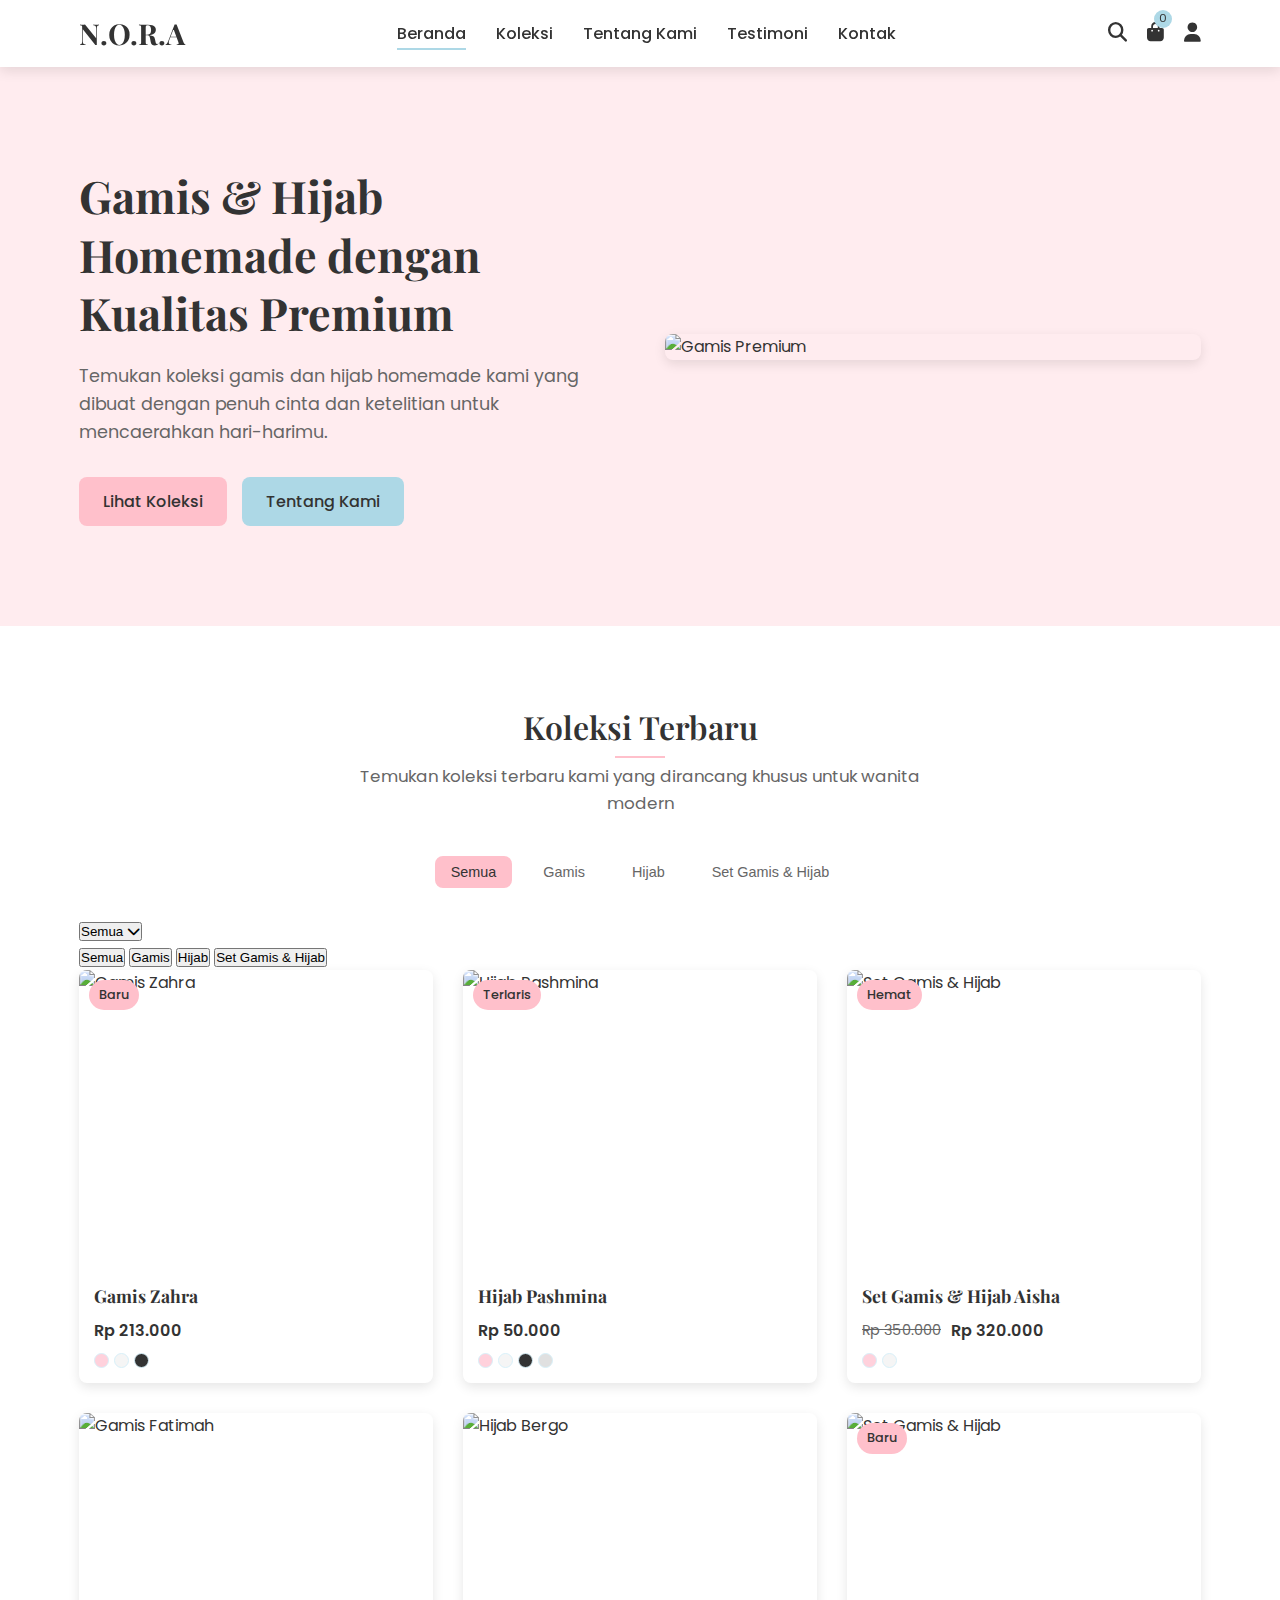
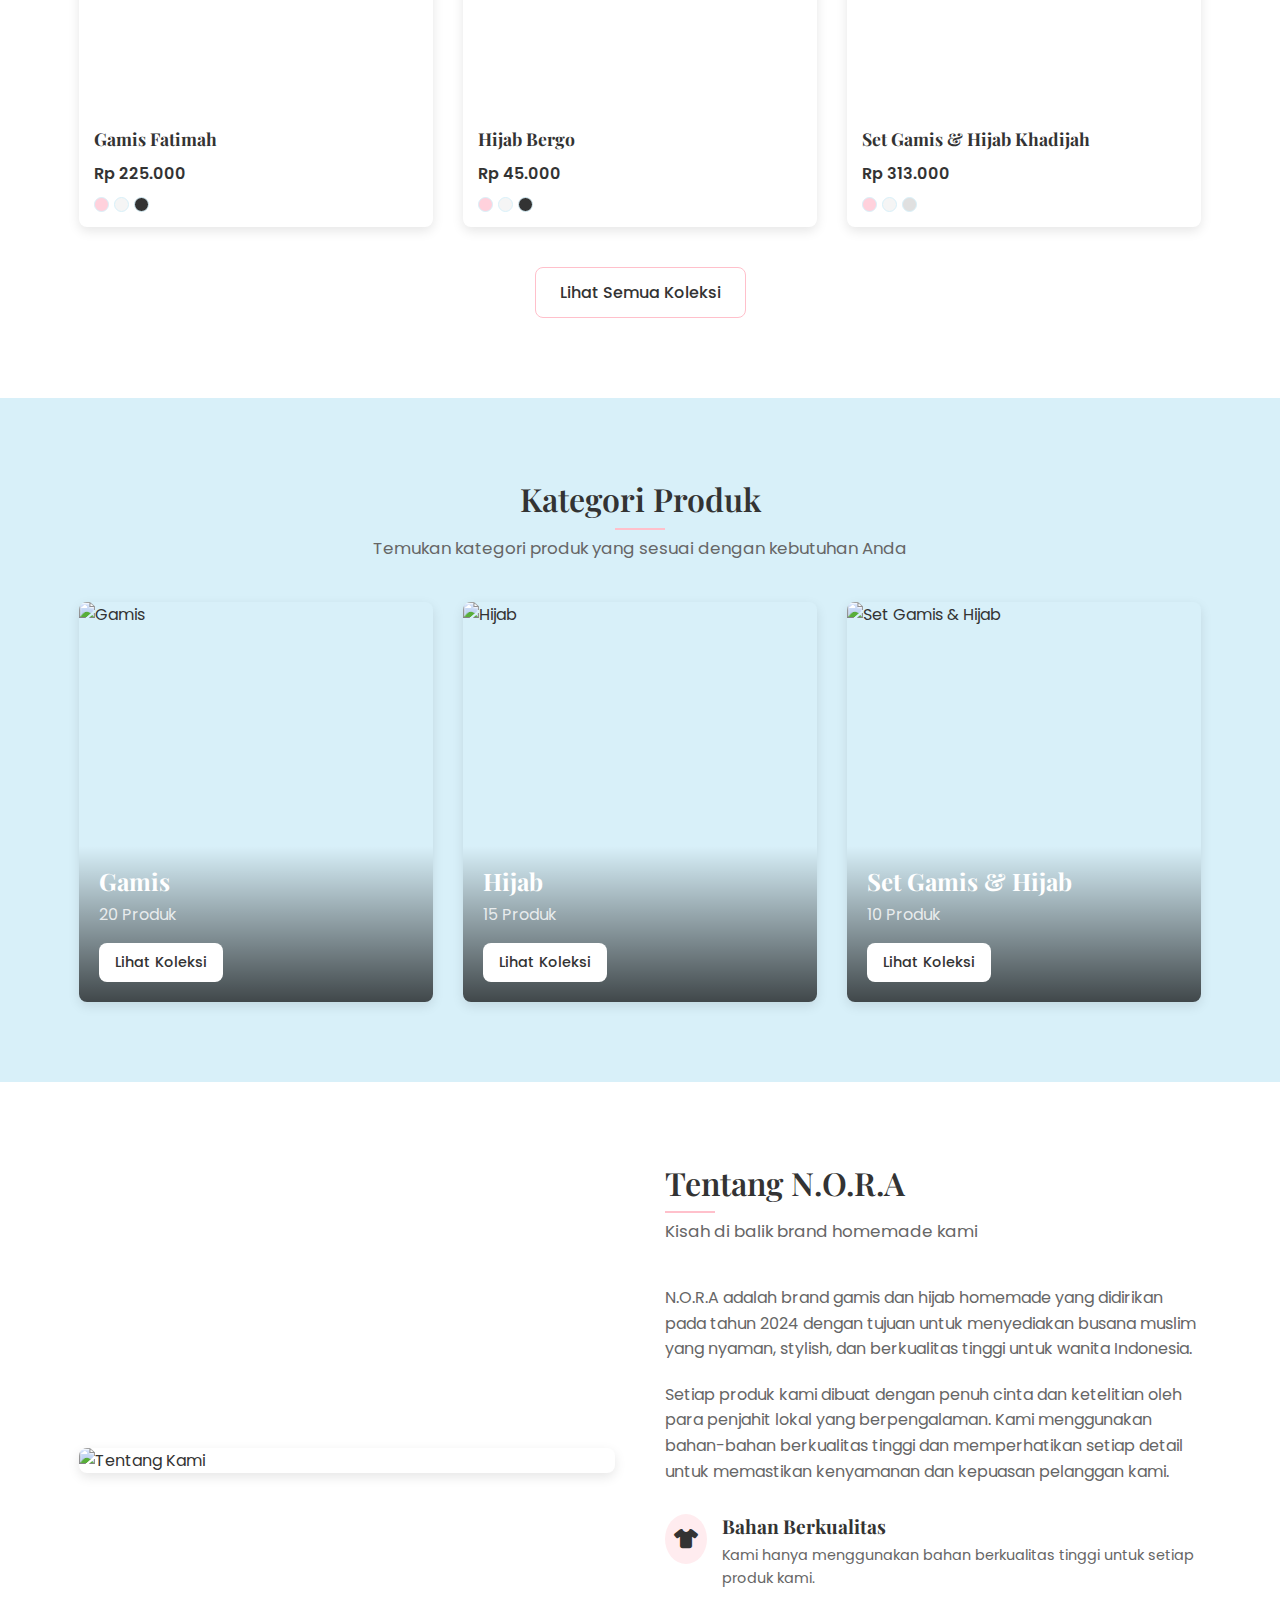
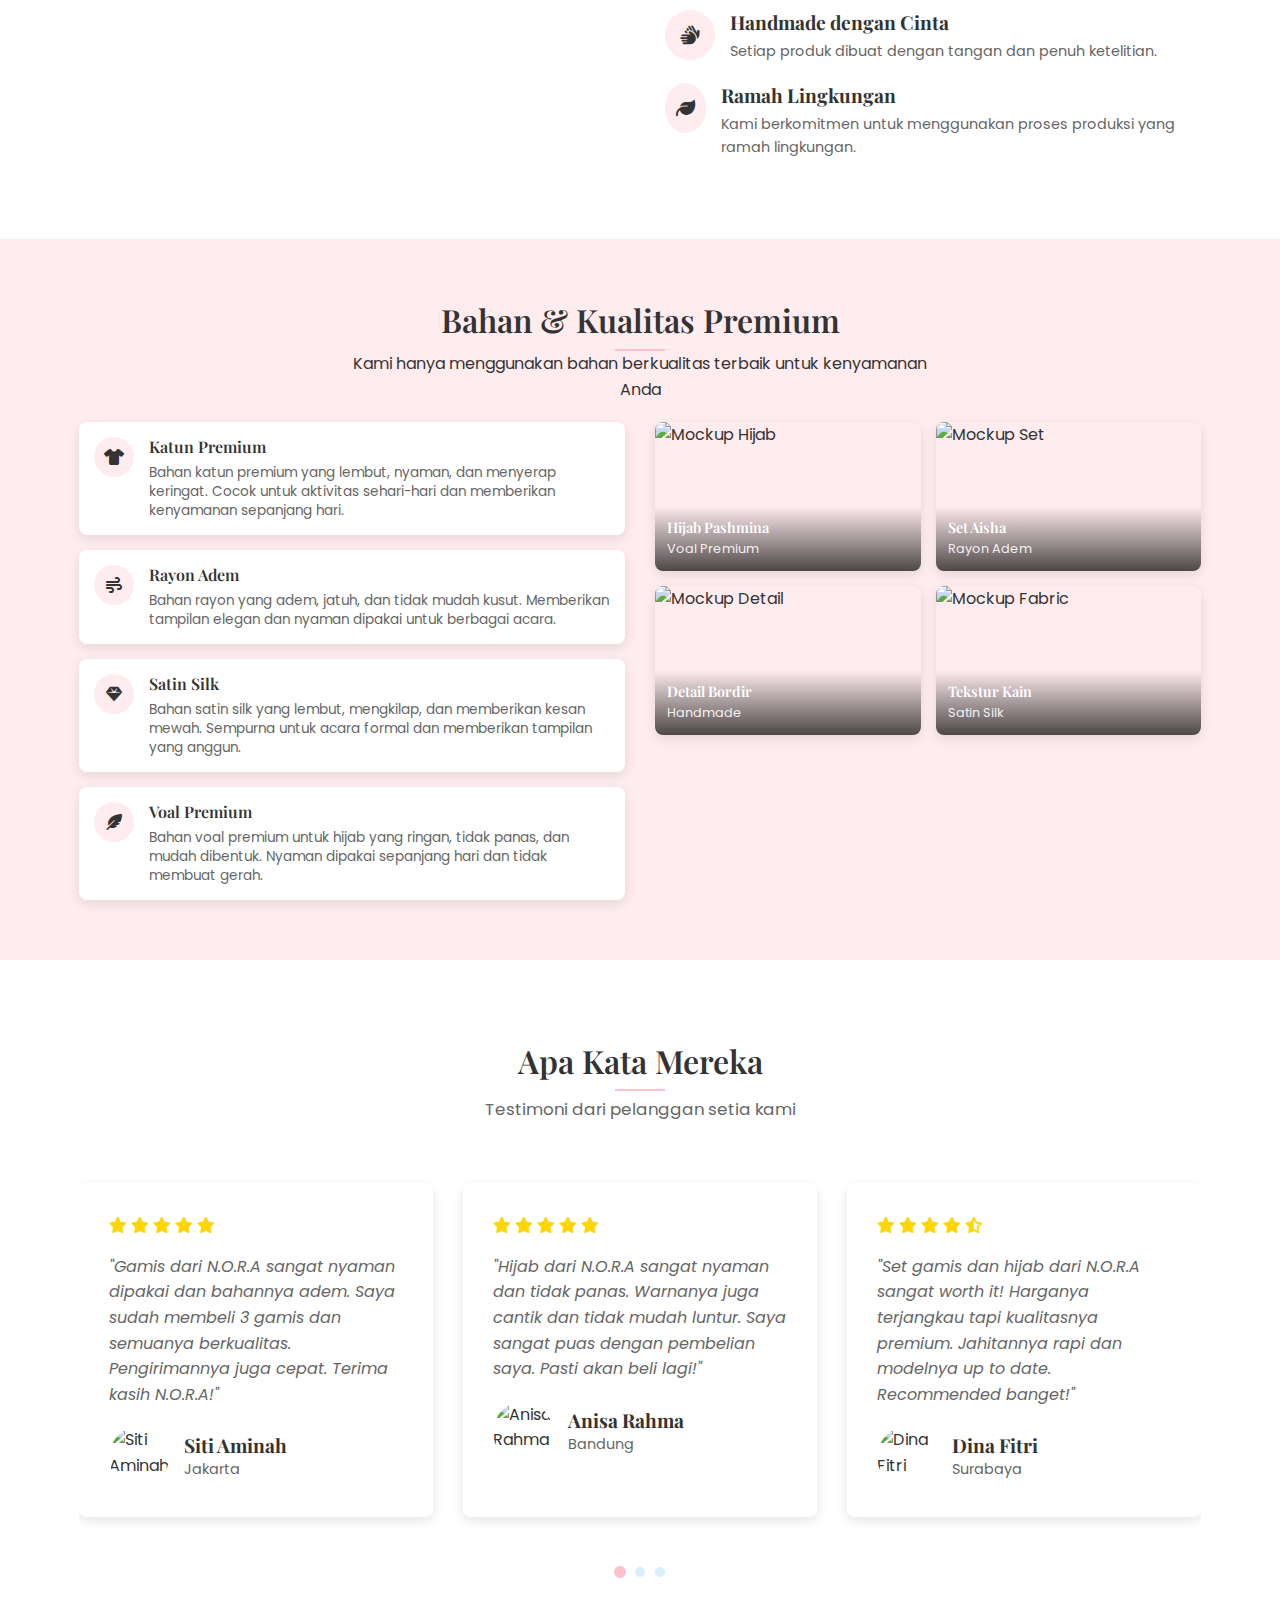
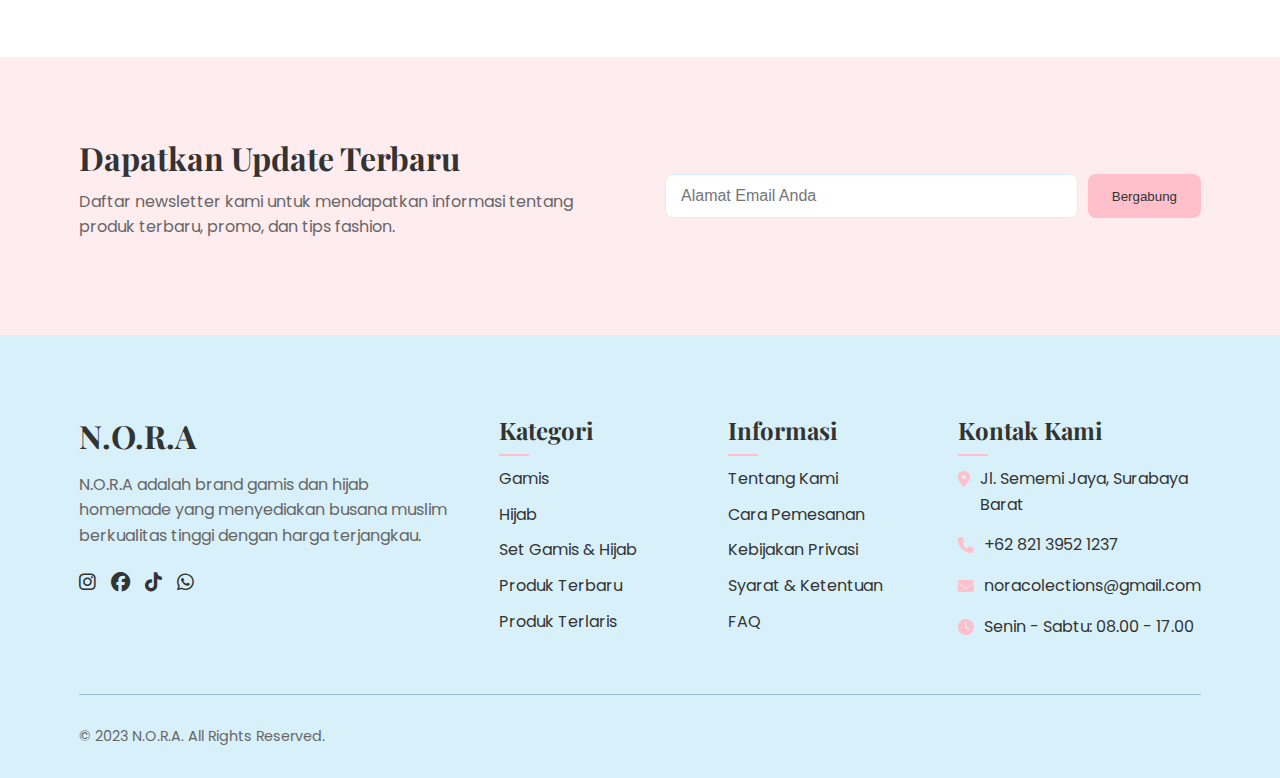
==== commit 8e876054: "terbaru" ====
--- a/index.html
+++ b/index.html
@@ -573,9 +573,6 @@
                 <div class="copyright">
                     <p>&copy; 2023 N.O.R.A. All Rights Reserved.</p>
                 </div>
-                <div class="payment-methods">
-                    <img src="https://placeholder.svg?height=30&width=200&text=Payment+Methods" alt="Payment Methods">
-                </div>
             </div>
         </div>
     </footer>
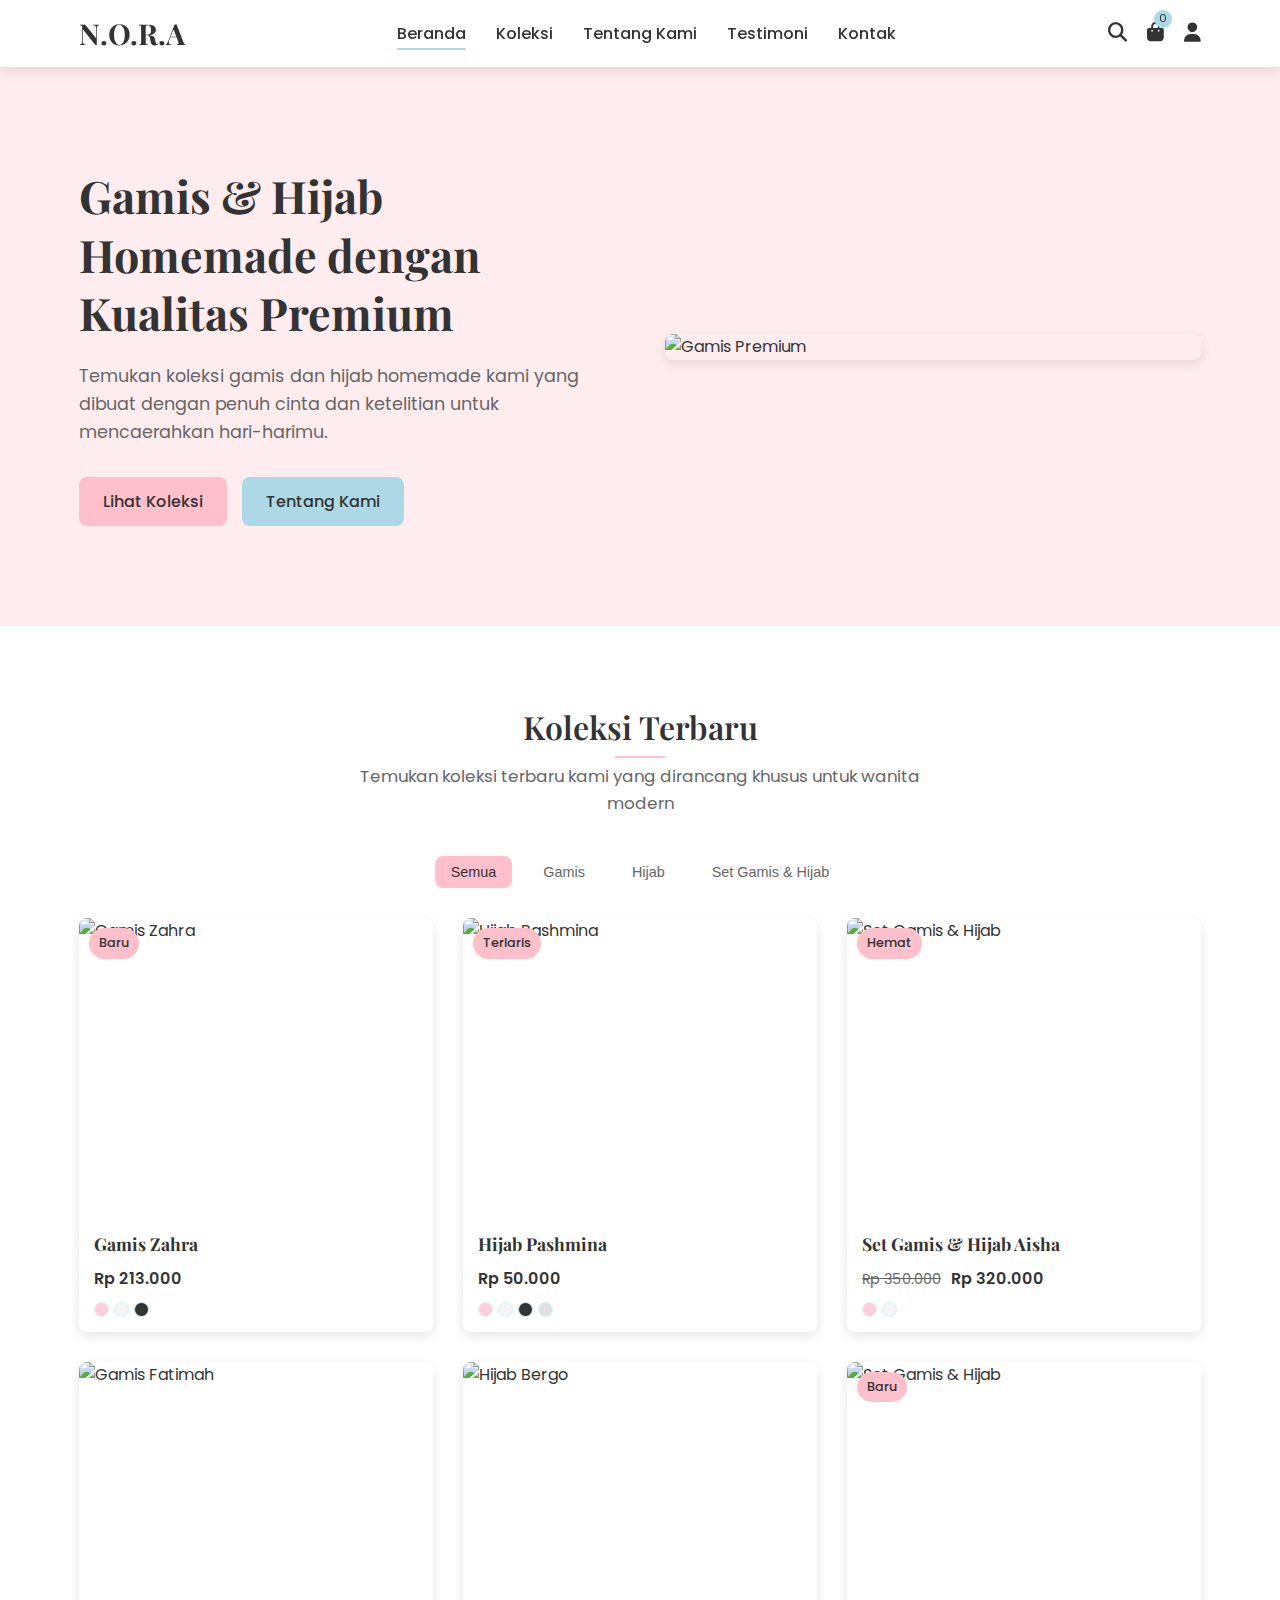
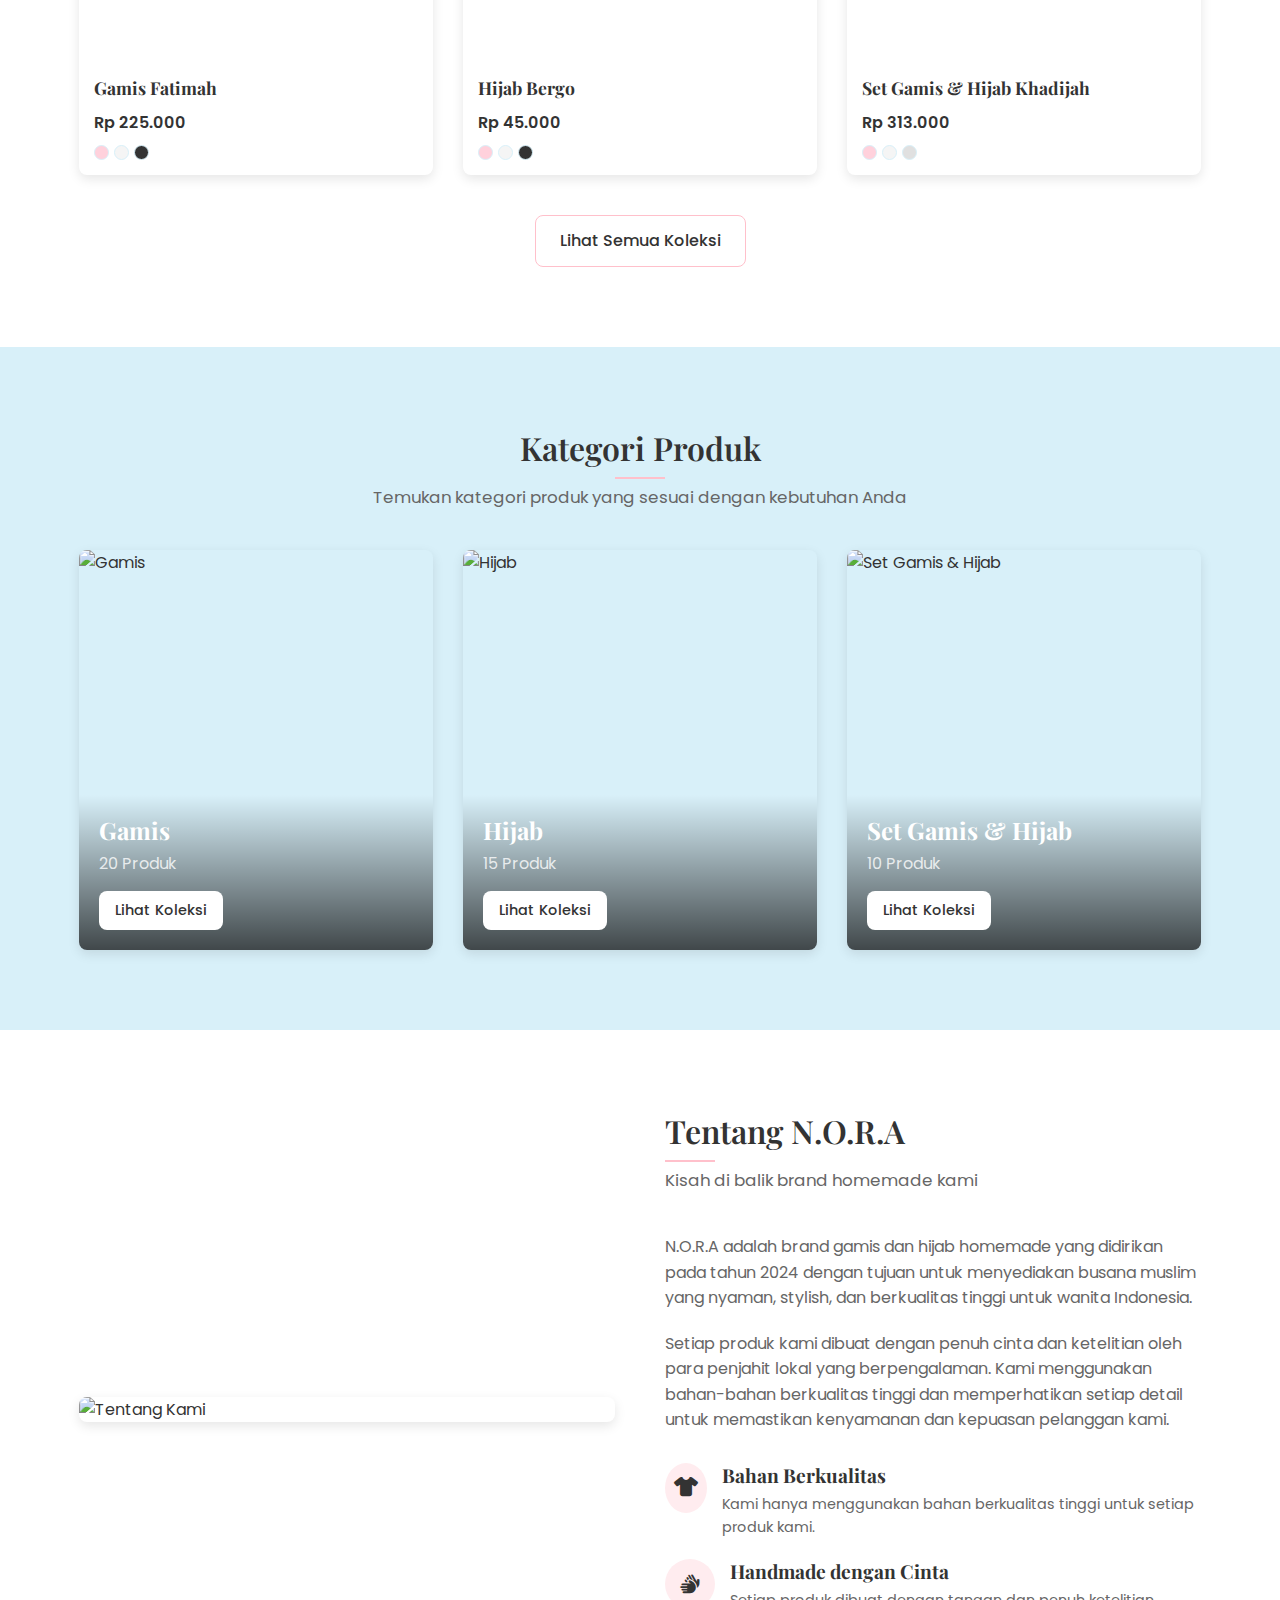
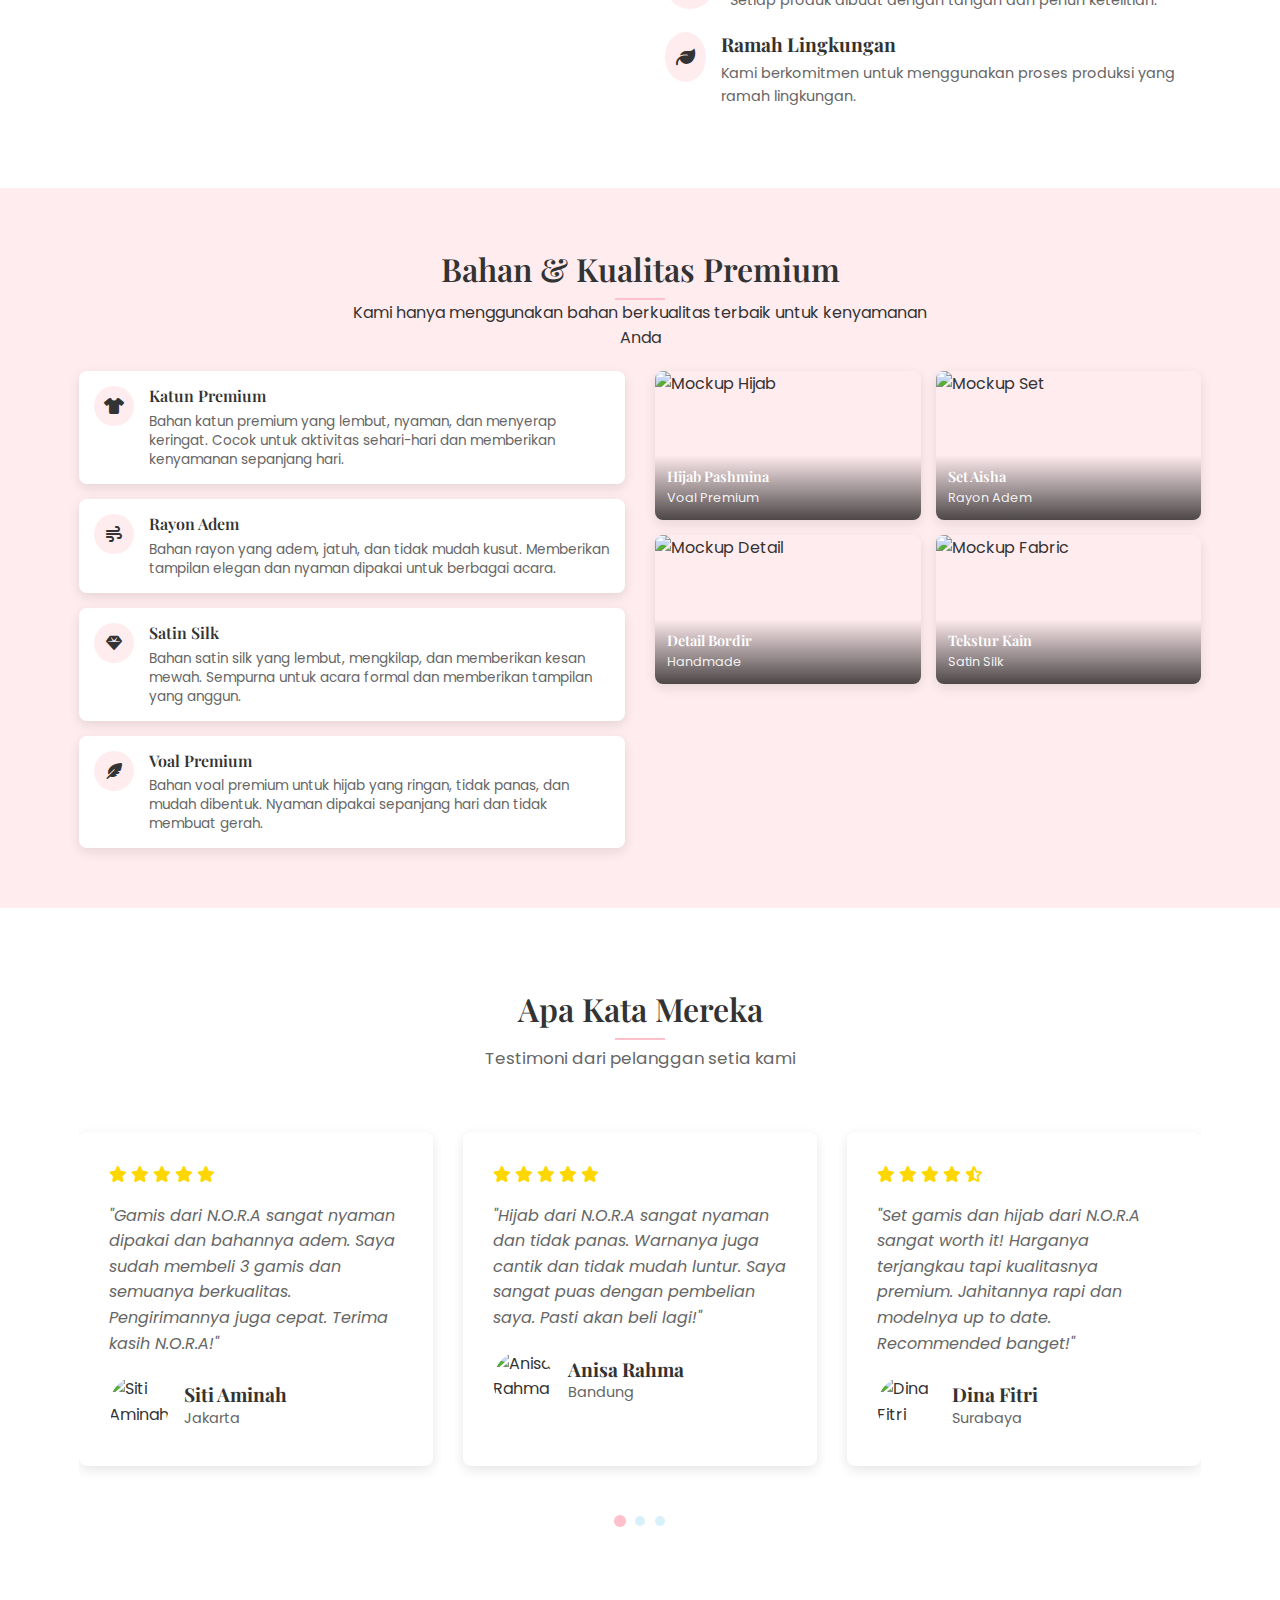
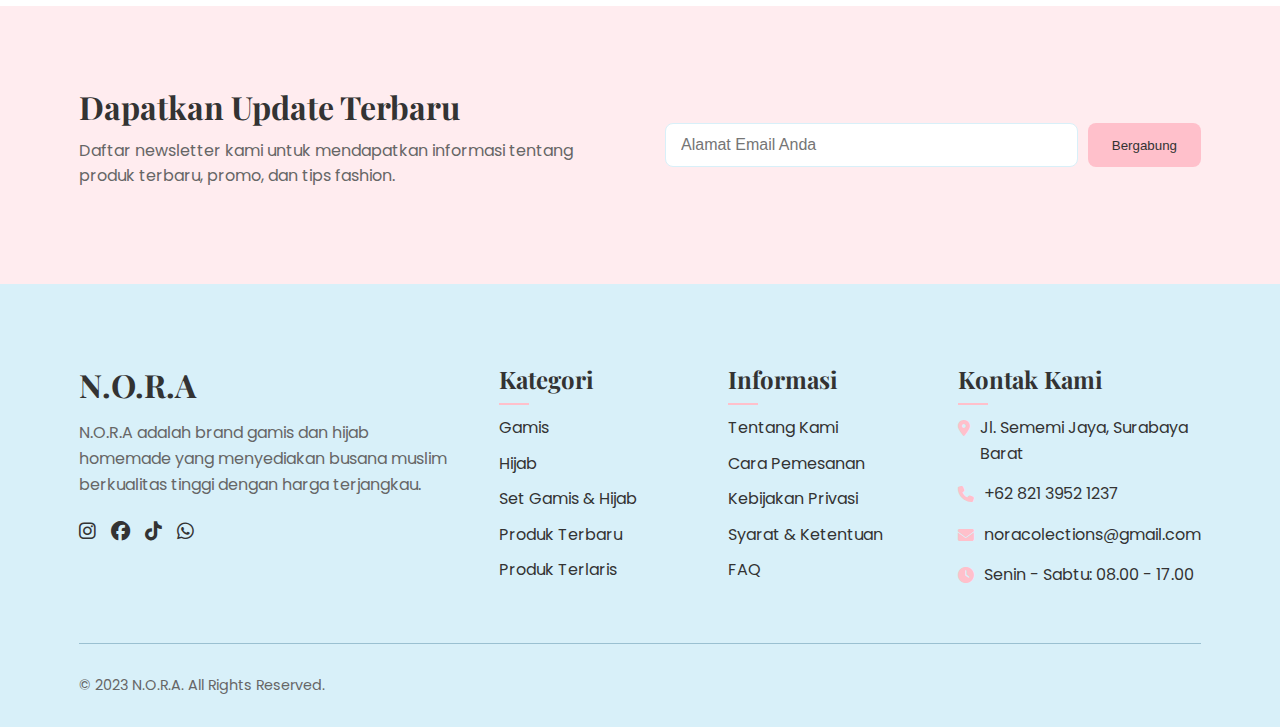
==== commit 21fa9443: "terbaruu" ====
--- a/index.html
+++ b/index.html
@@ -96,19 +96,7 @@
                 <button class="filter-btn" data-filter="set">Set Gamis & Hijab</button>
             </div>
             
-            <!-- Mobile Filter Dropdown -->
-            <div class="filter-dropdown">
-                <button class="filter-dropdown-btn">
-                    <span class="current-filter">Semua</span>
-                    <i class="fas fa-chevron-down"></i>
-                </button>
-                <div class="filter-dropdown-menu">
-                    <button class="filter-dropdown-item active" data-filter="all">Semua</button>
-                    <button class="filter-dropdown-item" data-filter="gamis">Gamis</button>
-                    <button class="filter-dropdown-item" data-filter="hijab">Hijab</button>
-                    <button class="filter-dropdown-item" data-filter="set">Set Gamis & Hijab</button>
-                </div>
-            </div>
+            
 
             <div class="products-grid">
                 <div class="product-card" data-category="gamis">
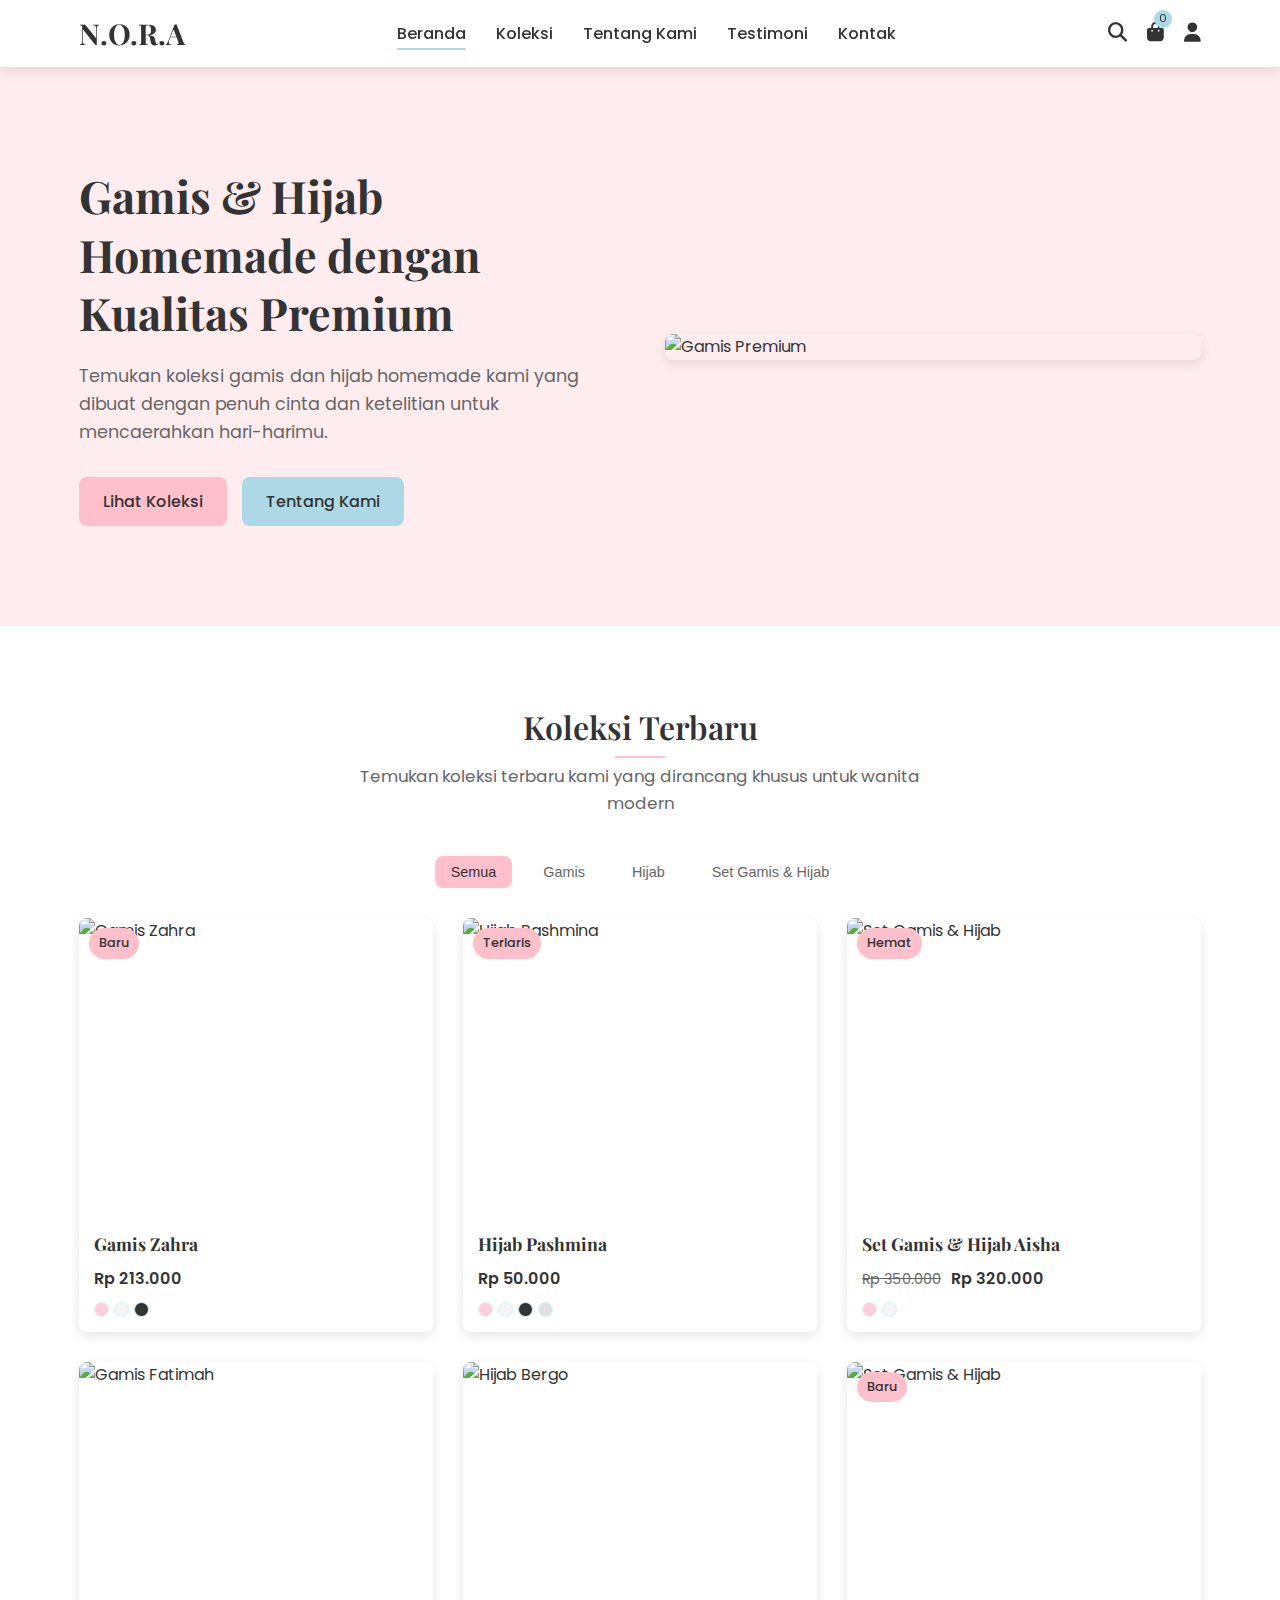
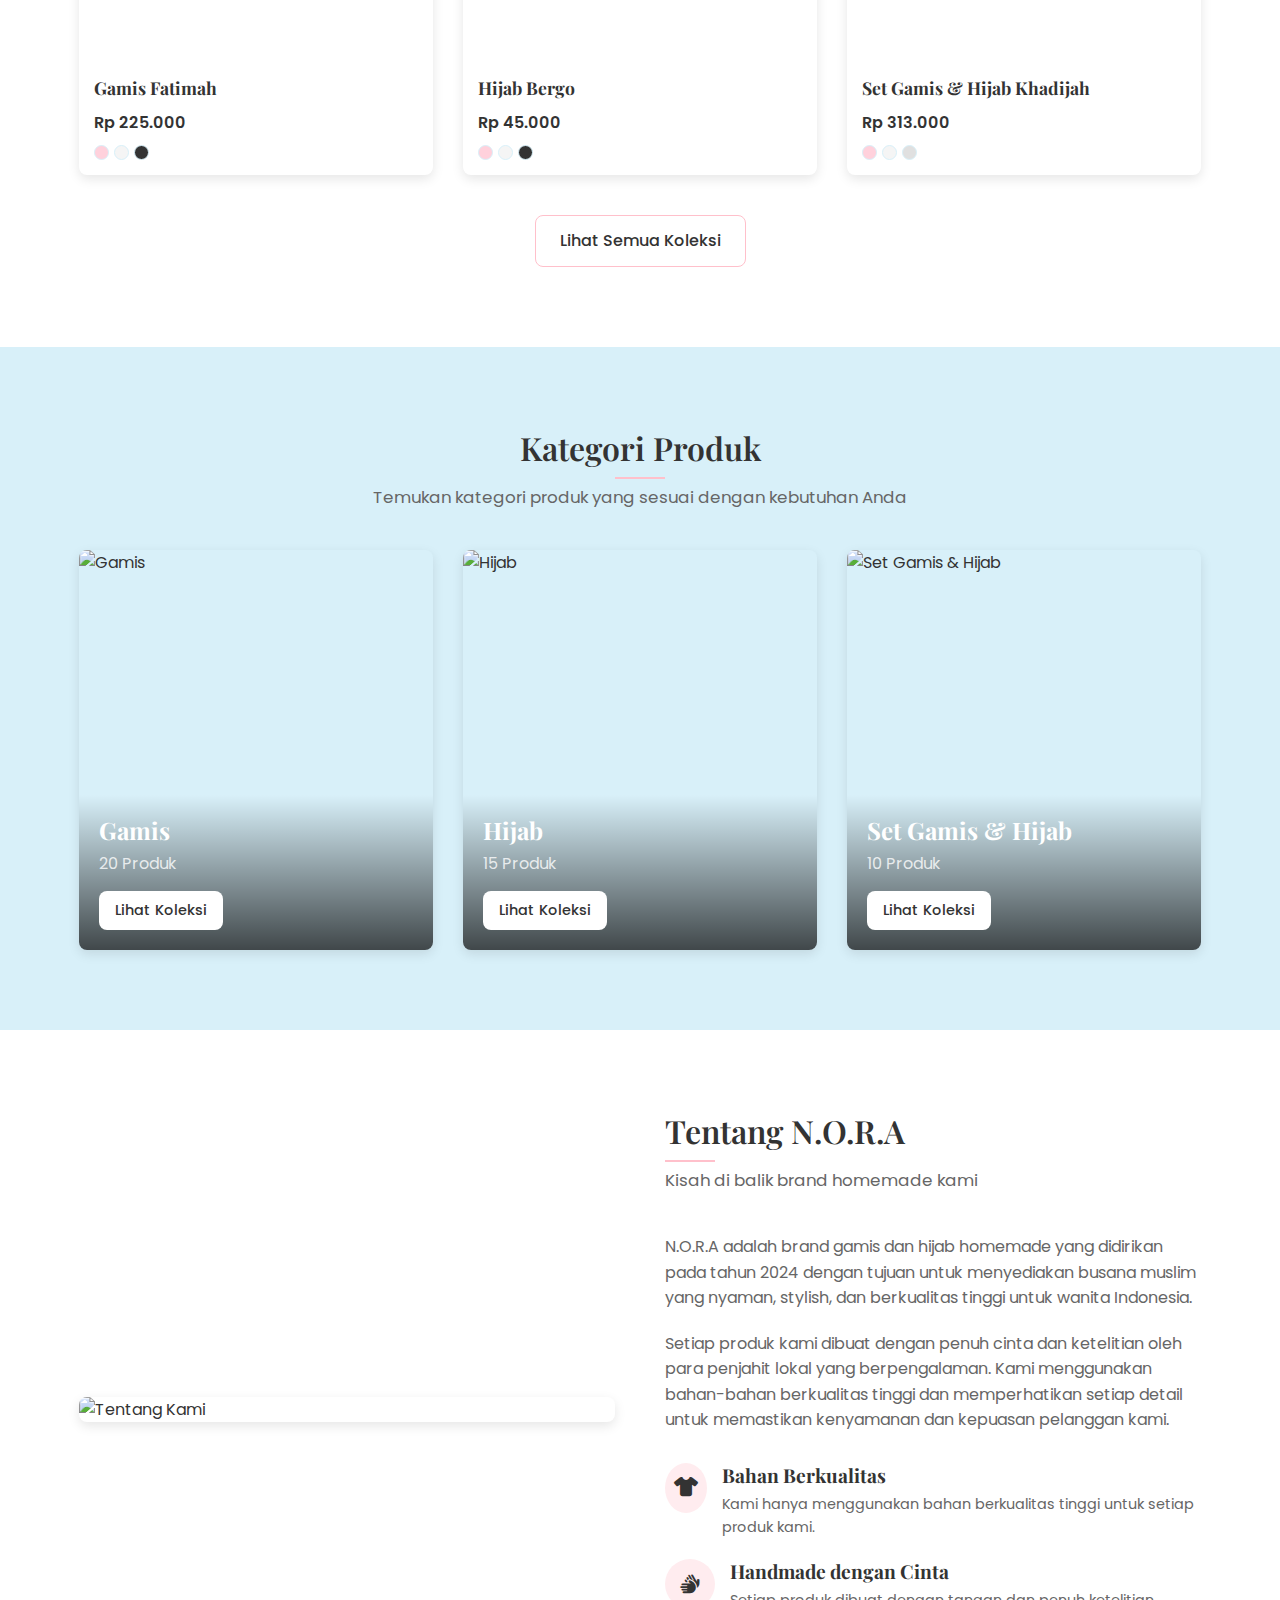
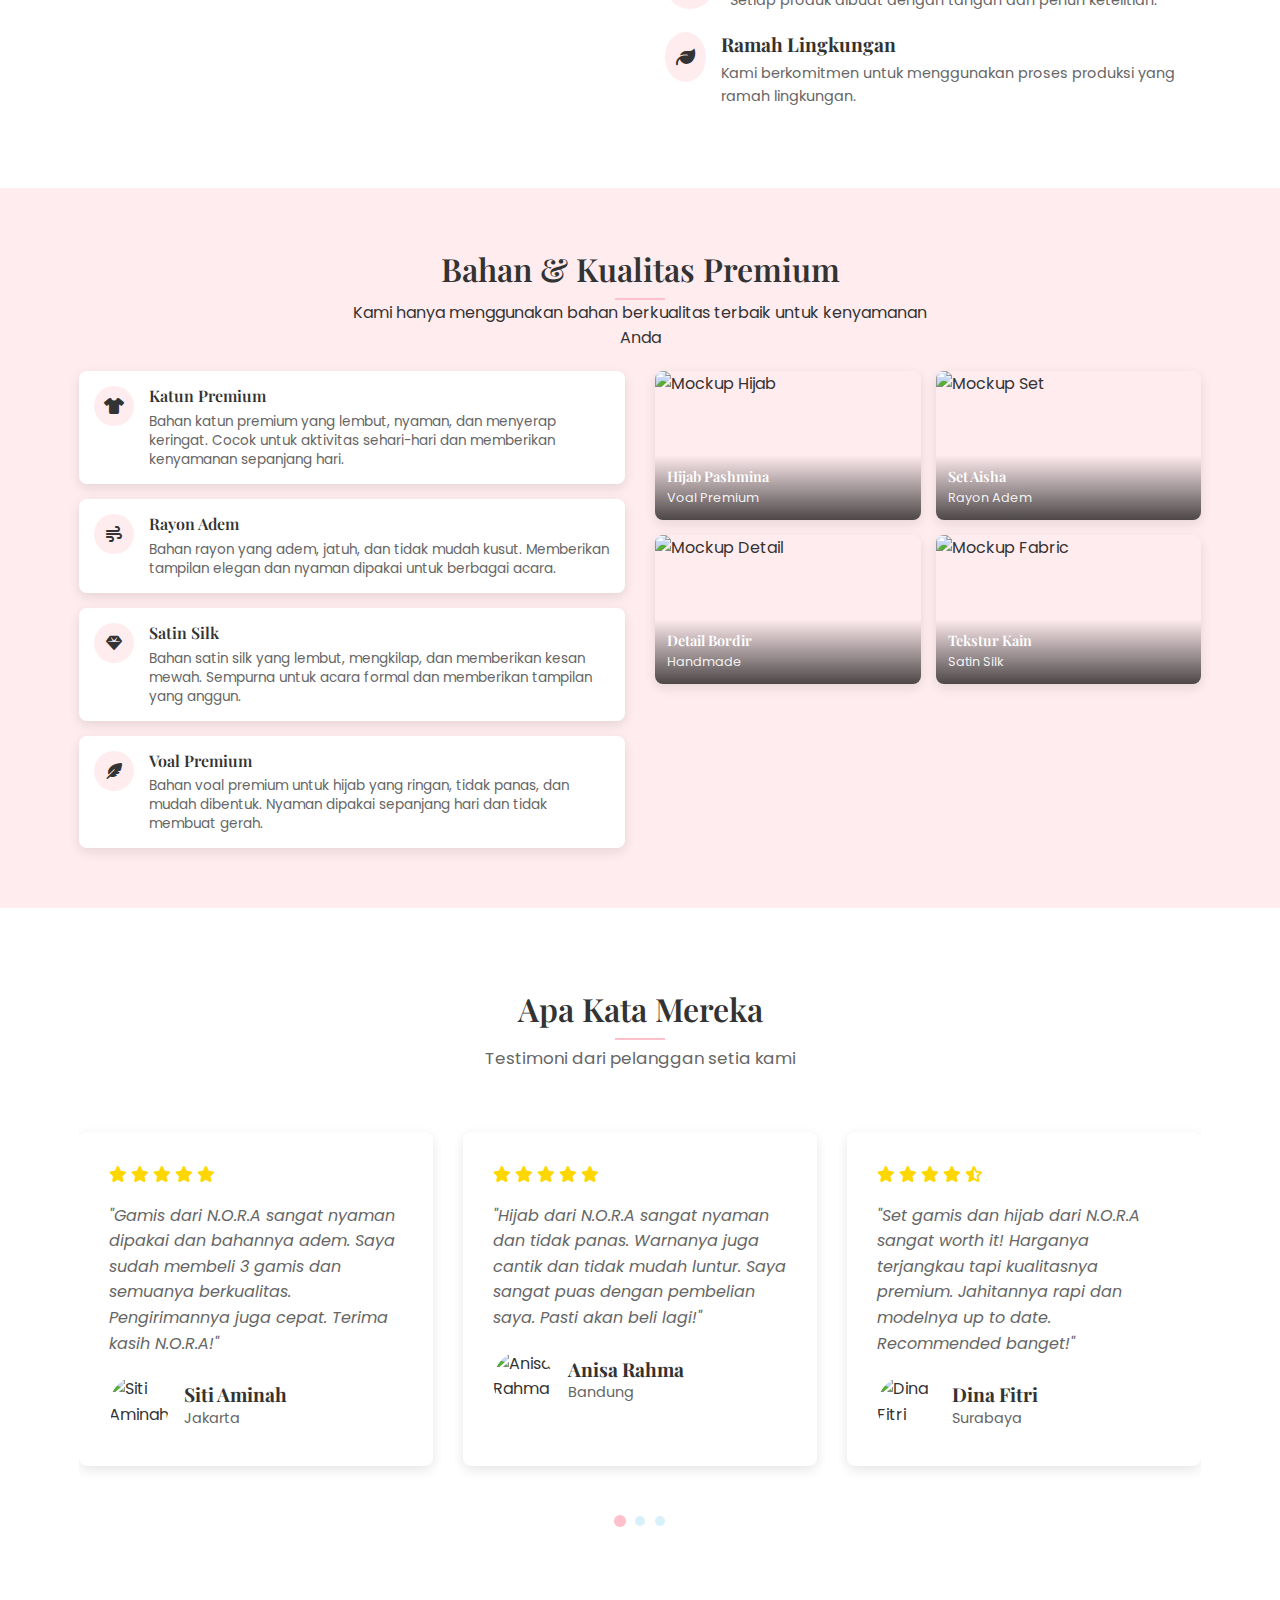
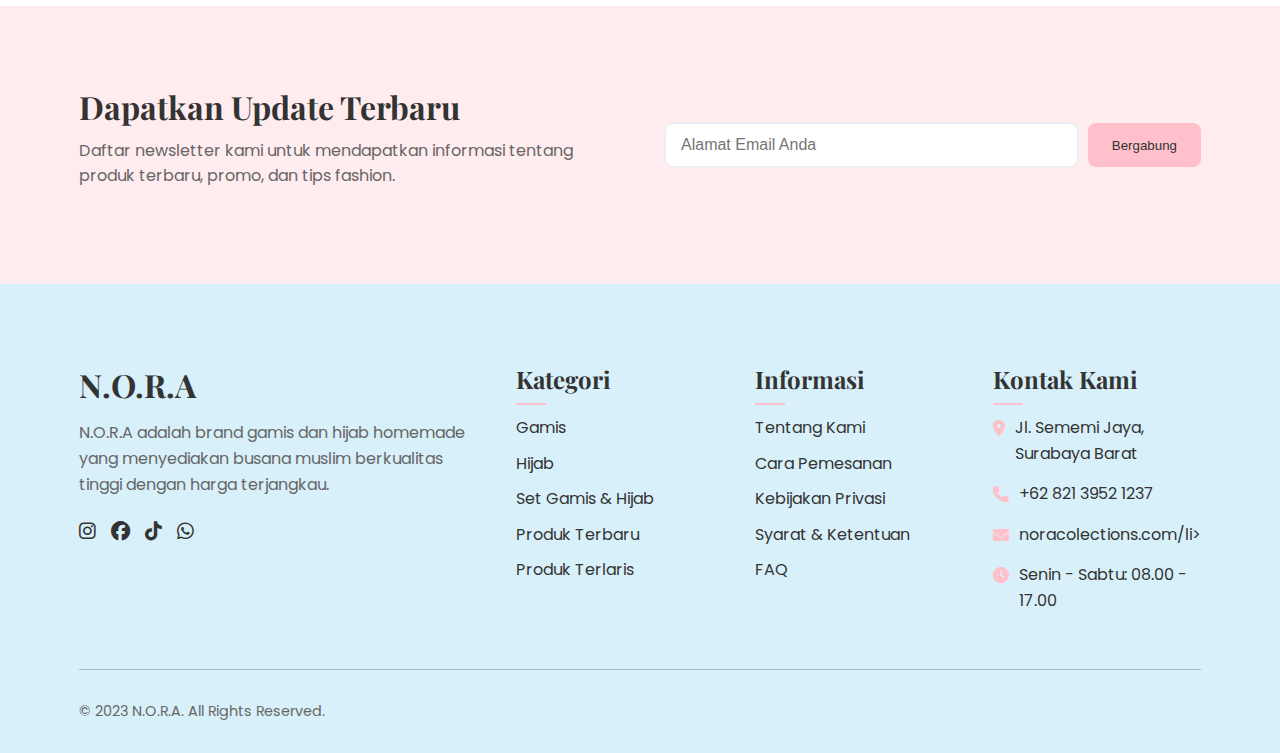
==== commit e2951057: "baru ya" ====
--- a/index.html
+++ b/index.html
@@ -96,7 +96,7 @@
                 <button class="filter-btn" data-filter="set">Set Gamis & Hijab</button>
             </div>
             
-            
+           
 
             <div class="products-grid">
                 <div class="product-card" data-category="gamis">
@@ -434,7 +434,7 @@
                     </div>
                     <div class="testimonial-author">
                         <div class="author-image">
-                            <img src="https://i.pinimg.com/736x/58/6d/3b/586d3b9437651c406f01cc7adc572698.jpg" alt="Siti Aminah">
+                            <img src="https://i.pinimg.com/736x/c7/a4/da/c7a4da72f0c7a87e40c36f268b509a4e.jpg" alt="Siti Aminah">
                         </div>
                         <div class="author-info">
                             <h4>Siti Aminah</h4>
@@ -455,7 +455,7 @@
                     </div>
                     <div class="testimonial-author">
                         <div class="author-image">
-                            <img src="	https://i.pinimg.com/736x/b0/13/d9/b013d97b03629466f7a78cefe78f697a.jpg" alt="Anisa Rahma">
+                            <img src="https://i.pinimg.com/736x/7a/c7/d8/7ac7d8f9e823b0f38e6fe417c6da6f41.jpg" alt="Anisa Rahma">
                         </div>
                         <div class="author-info">
                             <h4>Anisa Rahma</h4>
@@ -552,7 +552,7 @@
                     <ul class="contact-info">
                         <li><i class="fas fa-map-marker-alt"></i> Jl. Sememi Jaya, Surabaya Barat</li>
                         <li><i class="fas fa-phone"></i> +62 821 3952 1237</li>
-                        <li><i class="fas fa-envelope"></i> noracolections@gmail.com </li>
+                        <li><i class="fas fa-envelope"></i> noracolections.com/li>
                         <li><i class="fas fa-clock"></i> Senin - Sabtu: 08.00 - 17.00</li>
                     </ul>
                 </div>
